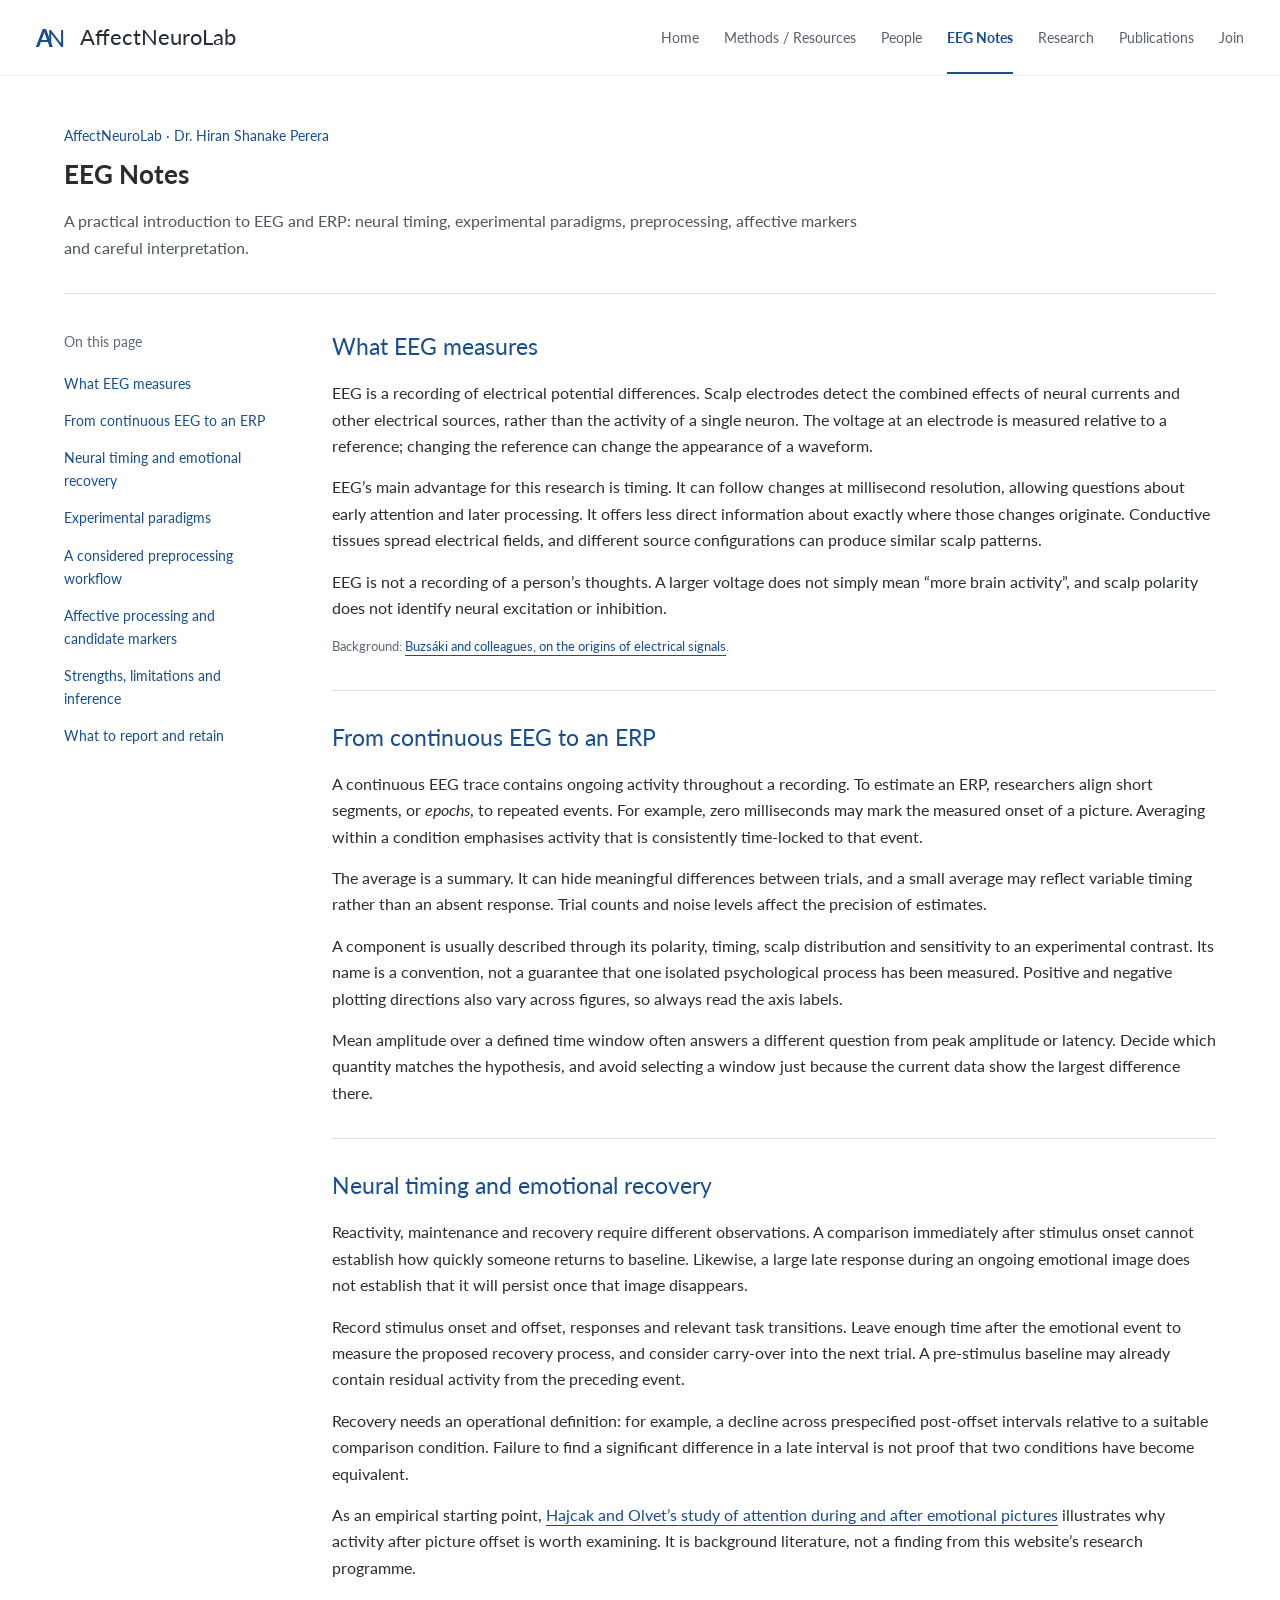
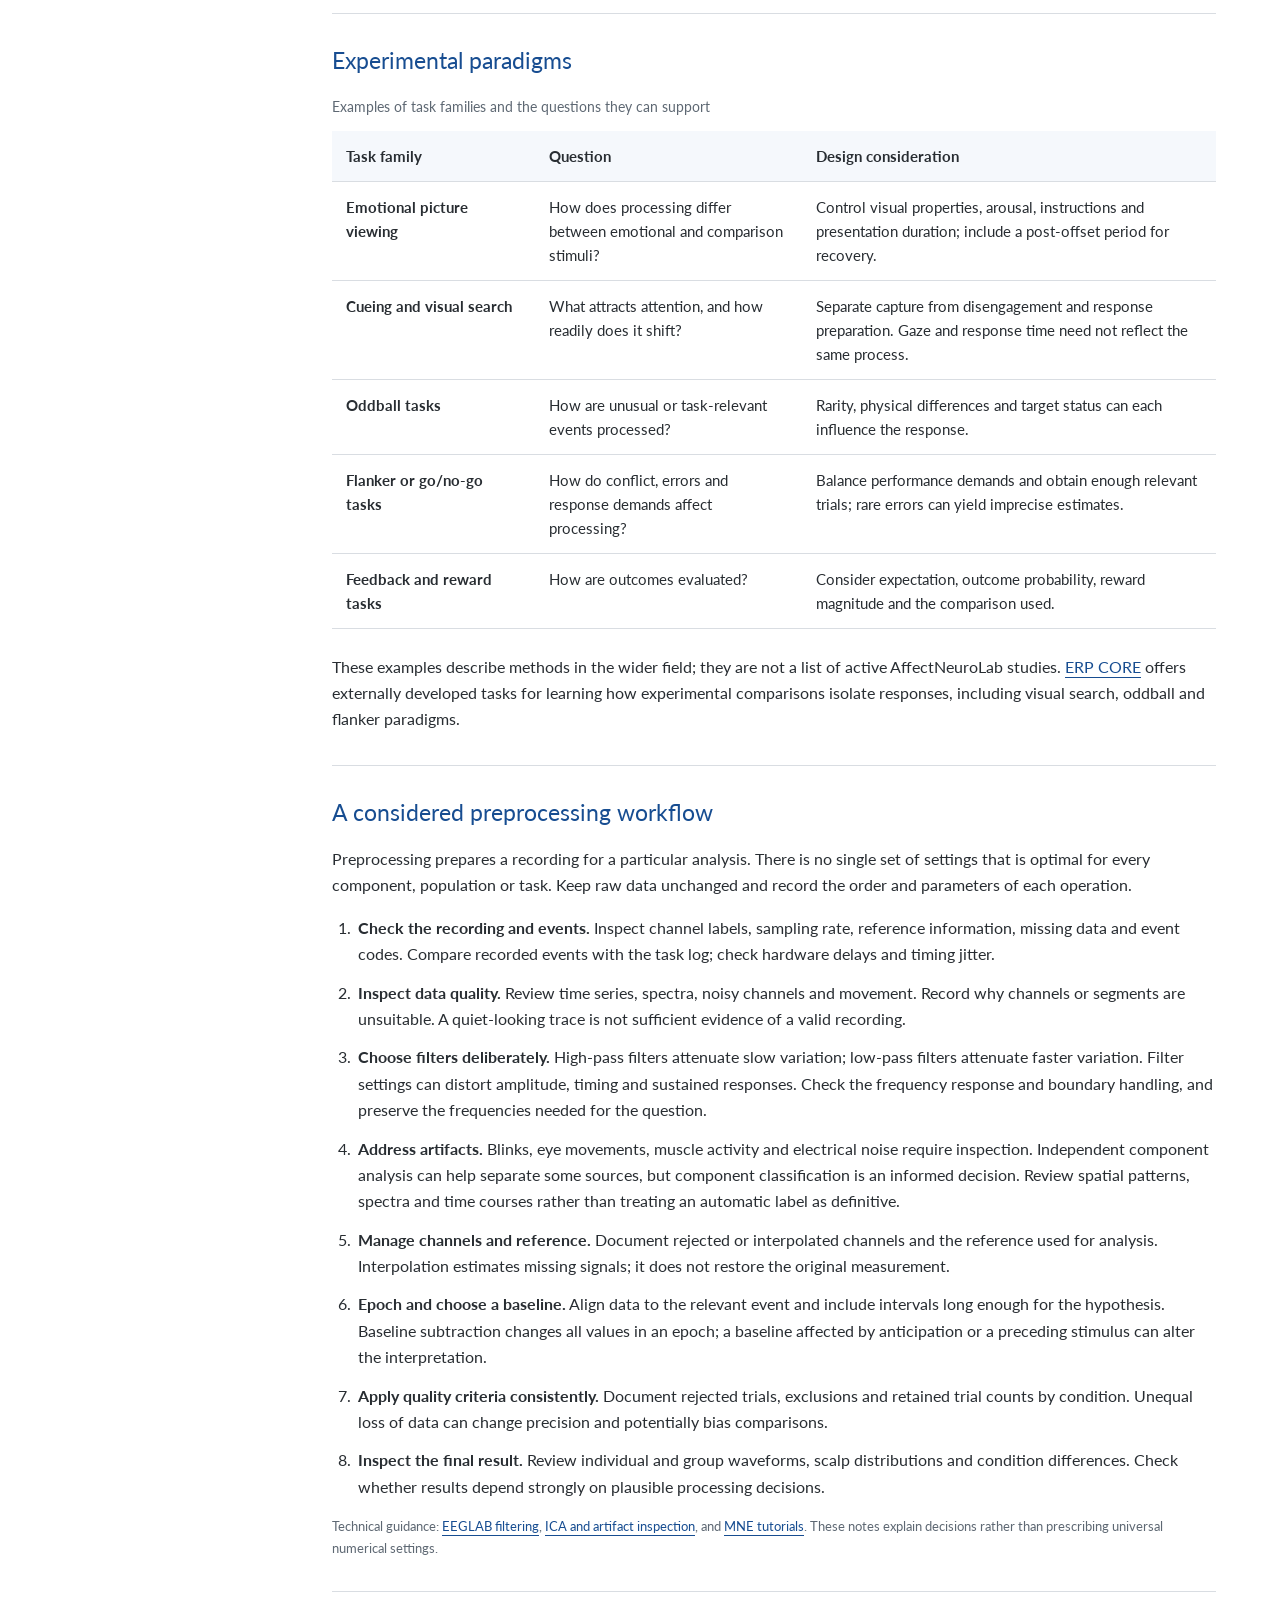
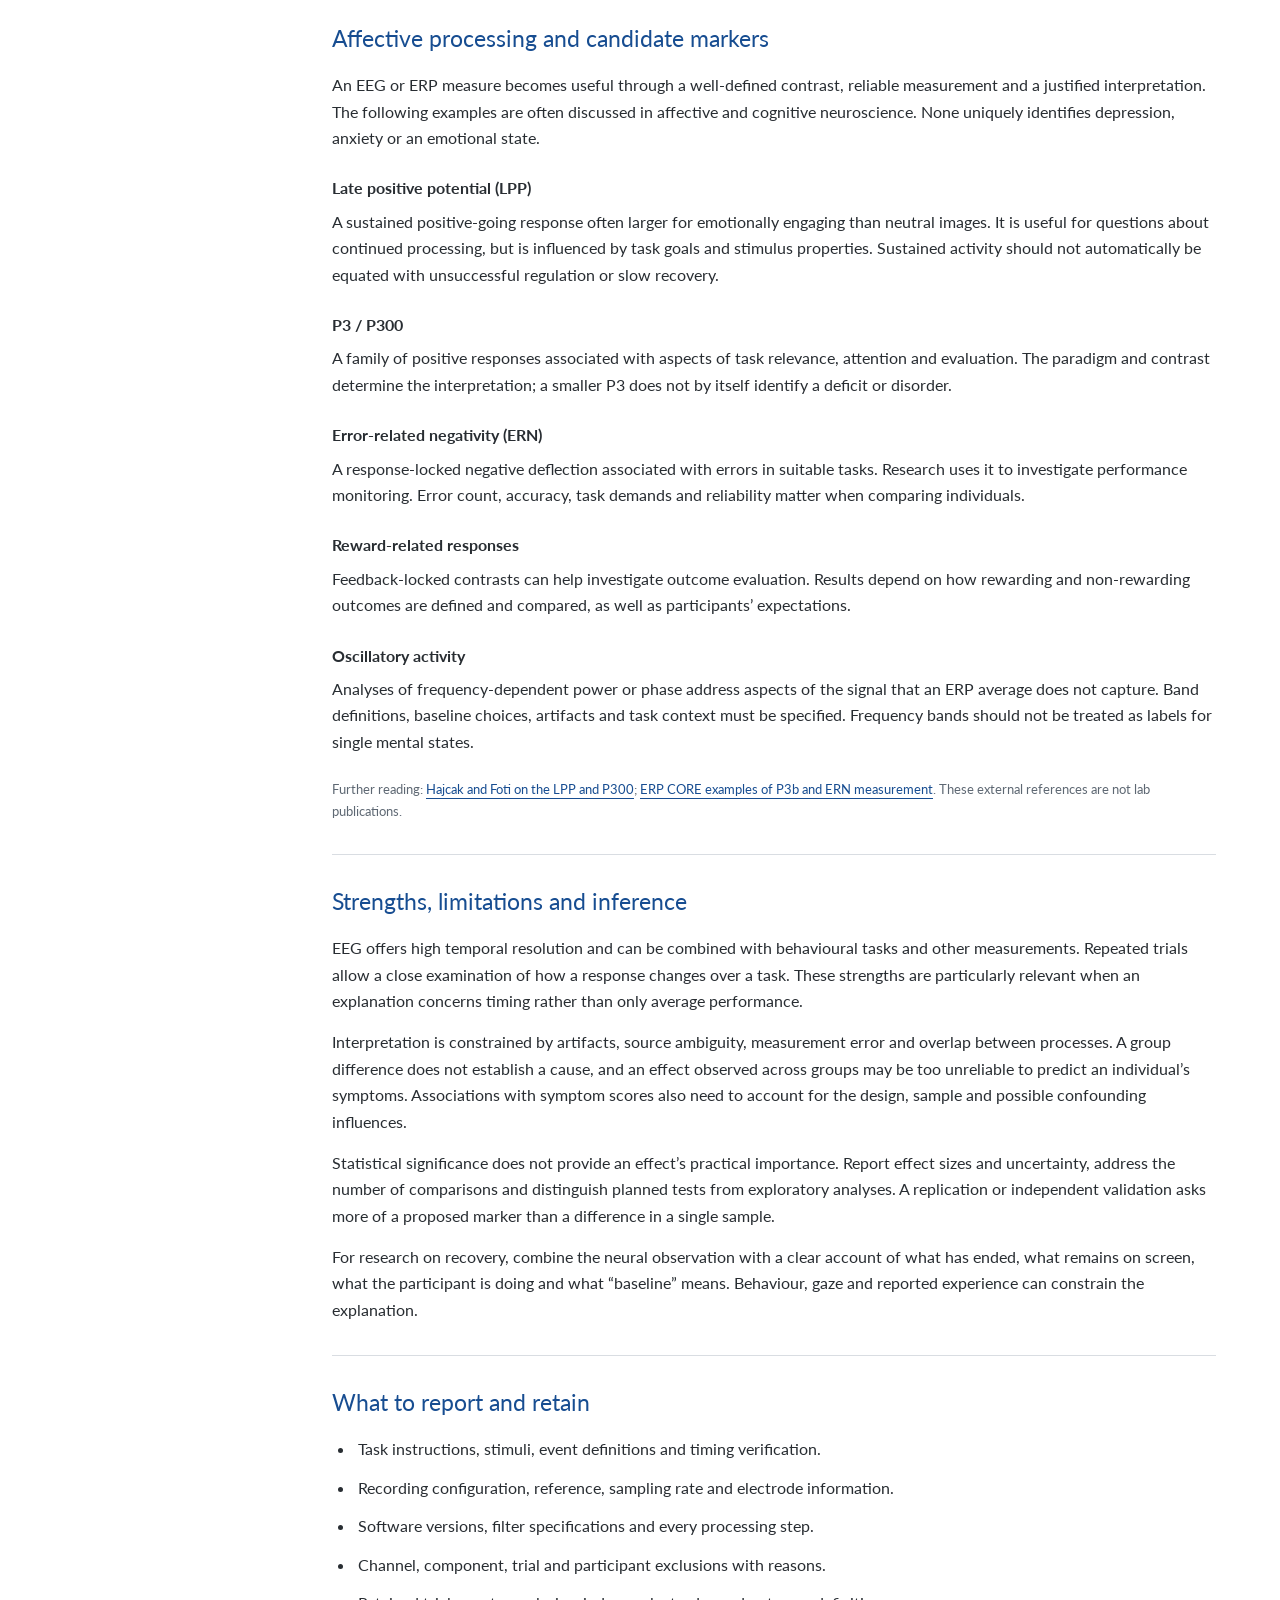
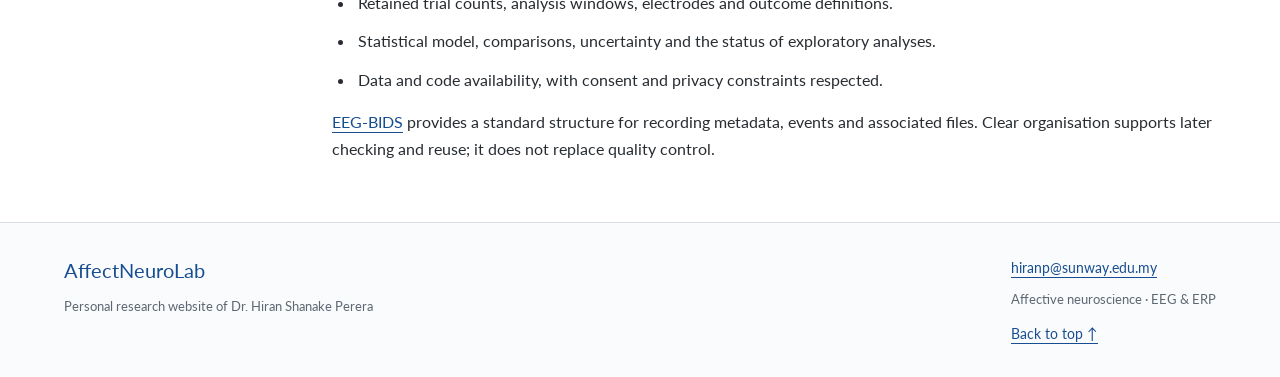
==== eeg-notes.html @ 10a60ac0 "Publish AffectNeuroLab research website" ====
<!doctype html>
<html lang="en">
<head>
  <meta charset="utf-8">
  <meta name="viewport" content="width=device-width, initial-scale=1">
  <title>EEG Notes | AffectNeuroLab | Dr. Hiran Shanake Perera</title>
  <meta name="description" content="A practical introduction to EEG and ERP: neural timing, experimental paradigms, preprocessing, affective markers and careful interpretation.">
  <meta name="author" content="Dr. Hiran Shanake Perera">
  <meta property="og:type" content="website">
  <meta property="og:title" content="EEG Notes | AffectNeuroLab">
  <meta property="og:description" content="A practical introduction to EEG and ERP: neural timing, experimental paradigms, preprocessing, affective markers and careful interpretation.">
  <link rel="canonical" href="https://neuro-affect.github.io/eeg-notes.html">
  <meta property="og:url" content="https://neuro-affect.github.io/eeg-notes.html">
  <meta name="theme-color" content="#174d91">
  <link rel="icon" type="image/svg+xml" href="data:image/svg+xml,%3Csvg xmlns='http://www.w3.org/2000/svg' viewBox='0 0 32 32'%3E%3Crect width='32' height='32' rx='5' fill='%23174d91'/%3E%3Cpath d='M3 17h6l3-8 5 16 4-12 3 4h5' fill='none' stroke='white' stroke-width='2'/%3E%3C/svg%3E">
  <link rel="stylesheet" href="styles.css">
  <script type="application/ld+json">{"@context": "https://schema.org", "@graph": [{"@type": "ResearchOrganization", "@id": "https://neuro-affect.github.io/#lab", "name": "AffectNeuroLab", "description": "Affective and cognitive neuroscience research focused on the initiation, maintenance and recovery of emotional responses.", "member": {"@id": "https://neuro-affect.github.io/#pi"}, "url": "https://neuro-affect.github.io/"}, {"@type": "Person", "@id": "https://neuro-affect.github.io/#pi", "name": "Dr. Hiran Shanake Perera", "jobTitle": "Principal Investigator, AffectNeuroLab", "affiliation": {"@id": "https://neuro-affect.github.io/#lab"}, "email": "hiranp@sunway.edu.my"}, {"@type": "WebPage", "name": "EEG Notes | AffectNeuroLab | Dr. Hiran Shanake Perera", "about": {"@id": "https://neuro-affect.github.io/#lab"}, "author": {"@id": "https://neuro-affect.github.io/#pi"}, "inLanguage": "en", "description": "A practical introduction to EEG and ERP: neural timing, experimental paradigms, preprocessing, affective markers and careful interpretation.", "url": "https://neuro-affect.github.io/eeg-notes.html"}]}</script>
</head>
<body>
  <a class="skip-link" href="#main">Skip to content</a>
  <header class="site-header">
    <a class="brand" href="./" aria-label="AffectNeuroLab home"><span class="brand-mark" aria-hidden="true">A<span>N</span></span>AffectNeuroLab</a>
    <button class="menu-toggle" type="button" aria-expanded="false" aria-controls="primary-nav">Menu <span aria-hidden="true">☰</span></button>
    <nav id="primary-nav" aria-label="Main navigation"><a href="index.html">Home</a><a href="methods.html">Methods / Resources</a><a href="people.html">People</a><a href="eeg-notes.html" aria-current="page">EEG Notes</a><a href="research.html">Research</a><a href="publications.html">Publications</a><a href="join.html">Join</a></nav>
  </header>

  <main id="main" class="container"><header class="page-intro"><p class="eyebrow">AffectNeuroLab · Dr. Hiran Shanake Perera</p><h1>EEG Notes</h1><p>A practical introduction to EEG and ERP: neural timing, experimental paradigms, preprocessing, affective markers and careful interpretation.</p></header><div class="reading-layout"><nav class="contents" aria-label="On this page"><p>On this page</p><a href="#basics">What EEG measures</a><a href="#erp">From continuous EEG to an ERP</a><a href="#timing">Neural timing and emotional recovery</a><a href="#paradigms">Experimental paradigms</a><a href="#preprocessing">A considered preprocessing workflow</a><a href="#markers">Affective processing and candidate markers</a><a href="#interpretation">Strengths, limitations and inference</a><a href="#reporting">What to report and retain</a></nav><div class="article-body"><section class="article-section" id="basics"><h2>What EEG measures</h2><p>EEG is a recording of electrical potential differences. Scalp electrodes detect the combined effects of neural currents and other electrical sources, rather than the activity of a single neuron. The voltage at an electrode is measured relative to a reference; changing the reference can change the appearance of a waveform.</p><p>EEG’s main advantage for this research is timing. It can follow changes at millisecond resolution, allowing questions about early attention and later processing. It offers less direct information about exactly where those changes originate. Conductive tissues spread electrical fields, and different source configurations can produce similar scalp patterns.</p><p>EEG is not a recording of a person’s thoughts. A larger voltage does not simply mean “more brain activity”, and scalp polarity does not identify neural excitation or inhibition.</p><p class="source-note">Background: <a href="https://www.nature.com/articles/nrn3241">Buzsáki and colleagues, on the origins of electrical signals</a>.</p></section><section class="article-section" id="erp"><h2>From continuous EEG to an ERP</h2><p>A continuous EEG trace contains ongoing activity throughout a recording. To estimate an ERP, researchers align short segments, or <em>epochs</em>, to repeated events. For example, zero milliseconds may mark the measured onset of a picture. Averaging within a condition emphasises activity that is consistently time-locked to that event.</p><p>The average is a summary. It can hide meaningful differences between trials, and a small average may reflect variable timing rather than an absent response. Trial counts and noise levels affect the precision of estimates.</p><p>A component is usually described through its polarity, timing, scalp distribution and sensitivity to an experimental contrast. Its name is a convention, not a guarantee that one isolated psychological process has been measured. Positive and negative plotting directions also vary across figures, so always read the axis labels.</p><p>Mean amplitude over a defined time window often answers a different question from peak amplitude or latency. Decide which quantity matches the hypothesis, and avoid selecting a window just because the current data show the largest difference there.</p></section><section class="article-section" id="timing"><h2>Neural timing and emotional recovery</h2><p>Reactivity, maintenance and recovery require different observations. A comparison immediately after stimulus onset cannot establish how quickly someone returns to baseline. Likewise, a large late response during an ongoing emotional image does not establish that it will persist once that image disappears.</p><p>Record stimulus onset and offset, responses and relevant task transitions. Leave enough time after the emotional event to measure the proposed recovery process, and consider carry-over into the next trial. A pre-stimulus baseline may already contain residual activity from the preceding event.</p><p>Recovery needs an operational definition: for example, a decline across prespecified post-offset intervals relative to a suitable comparison condition. Failure to find a significant difference in a late interval is not proof that two conditions have become equivalent.</p><p>As an empirical starting point, <a href="https://pubmed.ncbi.nlm.nih.gov/18410198/">Hajcak and Olvet’s study of attention during and after emotional pictures</a> illustrates why activity after picture offset is worth examining. It is background literature, not a finding from this website’s research programme.</p></section><section class="article-section" id="paradigms"><h2>Experimental paradigms</h2><div class="table-wrap"><table><caption>Examples of task families and the questions they can support</caption><thead><tr><th scope="col">Task family</th><th scope="col">Question</th><th scope="col">Design consideration</th></tr></thead><tbody><tr><th scope="row">Emotional picture viewing</th><td>How does processing differ between emotional and comparison stimuli?</td><td>Control visual properties, arousal, instructions and presentation duration; include a post-offset period for recovery.</td></tr><tr><th scope="row">Cueing and visual search</th><td>What attracts attention, and how readily does it shift?</td><td>Separate capture from disengagement and response preparation. Gaze and response time need not reflect the same process.</td></tr><tr><th scope="row">Oddball tasks</th><td>How are unusual or task-relevant events processed?</td><td>Rarity, physical differences and target status can each influence the response.</td></tr><tr><th scope="row">Flanker or go/no-go tasks</th><td>How do conflict, errors and response demands affect processing?</td><td>Balance performance demands and obtain enough relevant trials; rare errors can yield imprecise estimates.</td></tr><tr><th scope="row">Feedback and reward tasks</th><td>How are outcomes evaluated?</td><td>Consider expectation, outcome probability, reward magnitude and the comparison used.</td></tr></tbody></table></div><p>These examples describe methods in the wider field; they are not a list of active AffectNeuroLab studies. <a href="https://erpinfo.org/erp-core">ERP CORE</a> offers externally developed tasks for learning how experimental comparisons isolate responses, including visual search, oddball and flanker paradigms.</p></section><section class="article-section" id="preprocessing"><h2>A considered preprocessing workflow</h2><p>Preprocessing prepares a recording for a particular analysis. There is no single set of settings that is optimal for every component, population or task. Keep raw data unchanged and record the order and parameters of each operation.</p><ol class="steps"><li><strong>Check the recording and events.</strong> Inspect channel labels, sampling rate, reference information, missing data and event codes. Compare recorded events with the task log; check hardware delays and timing jitter.</li><li><strong>Inspect data quality.</strong> Review time series, spectra, noisy channels and movement. Record why channels or segments are unsuitable. A quiet-looking trace is not sufficient evidence of a valid recording.</li><li><strong>Choose filters deliberately.</strong> High-pass filters attenuate slow variation; low-pass filters attenuate faster variation. Filter settings can distort amplitude, timing and sustained responses. Check the frequency response and boundary handling, and preserve the frequencies needed for the question.</li><li><strong>Address artifacts.</strong> Blinks, eye movements, muscle activity and electrical noise require inspection. Independent component analysis can help separate some sources, but component classification is an informed decision. Review spatial patterns, spectra and time courses rather than treating an automatic label as definitive.</li><li><strong>Manage channels and reference.</strong> Document rejected or interpolated channels and the reference used for analysis. Interpolation estimates missing signals; it does not restore the original measurement.</li><li><strong>Epoch and choose a baseline.</strong> Align data to the relevant event and include intervals long enough for the hypothesis. Baseline subtraction changes all values in an epoch; a baseline affected by anticipation or a preceding stimulus can alter the interpretation.</li><li><strong>Apply quality criteria consistently.</strong> Document rejected trials, exclusions and retained trial counts by condition. Unequal loss of data can change precision and potentially bias comparisons.</li><li><strong>Inspect the final result.</strong> Review individual and group waveforms, scalp distributions and condition differences. Check whether results depend strongly on plausible processing decisions.</li></ol><p class="source-note">Technical guidance: <a href="https://eeglab.org/tutorials/05_Preprocess/Filtering.html">EEGLAB filtering</a>, <a href="https://eeglab.org/tutorials/06_RejectArtifacts/RunICA.html">ICA and artifact inspection</a>, and <a href="https://mne.tools/stable/auto_tutorials/index.html">MNE tutorials</a>. These notes explain decisions rather than prescribing universal numerical settings.</p></section><section class="article-section" id="markers"><h2>Affective processing and candidate markers</h2><p>An EEG or ERP measure becomes useful through a well-defined contrast, reliable measurement and a justified interpretation. The following examples are often discussed in affective and cognitive neuroscience. None uniquely identifies depression, anxiety or an emotional state.</p><dl class="definition-list"><dt>Late positive potential (LPP)</dt><dd>A sustained positive-going response often larger for emotionally engaging than neutral images. It is useful for questions about continued processing, but is influenced by task goals and stimulus properties. Sustained activity should not automatically be equated with unsuccessful regulation or slow recovery.</dd><dt>P3 / P300</dt><dd>A family of positive responses associated with aspects of task relevance, attention and evaluation. The paradigm and contrast determine the interpretation; a smaller P3 does not by itself identify a deficit or disorder.</dd><dt>Error-related negativity (ERN)</dt><dd>A response-locked negative deflection associated with errors in suitable tasks. Research uses it to investigate performance monitoring. Error count, accuracy, task demands and reliability matter when comparing individuals.</dd><dt>Reward-related responses</dt><dd>Feedback-locked contrasts can help investigate outcome evaluation. Results depend on how rewarding and non-rewarding outcomes are defined and compared, as well as participants’ expectations.</dd><dt>Oscillatory activity</dt><dd>Analyses of frequency-dependent power or phase address aspects of the signal that an ERP average does not capture. Band definitions, baseline choices, artifacts and task context must be specified. Frequency bands should not be treated as labels for single mental states.</dd></dl><p class="source-note">Further reading: <a href="https://pubmed.ncbi.nlm.nih.gov/32243623/">Hajcak and Foti on the LPP and P300</a>; <a href="https://erpinfo.org/erp-core">ERP CORE examples of P3b and ERN measurement</a>. These external references are not lab publications.</p></section><section class="article-section" id="interpretation"><h2>Strengths, limitations and inference</h2><p>EEG offers high temporal resolution and can be combined with behavioural tasks and other measurements. Repeated trials allow a close examination of how a response changes over a task. These strengths are particularly relevant when an explanation concerns timing rather than only average performance.</p><p>Interpretation is constrained by artifacts, source ambiguity, measurement error and overlap between processes. A group difference does not establish a cause, and an effect observed across groups may be too unreliable to predict an individual’s symptoms. Associations with symptom scores also need to account for the design, sample and possible confounding influences.</p><p>Statistical significance does not provide an effect’s practical importance. Report effect sizes and uncertainty, address the number of comparisons and distinguish planned tests from exploratory analyses. A replication or independent validation asks more of a proposed marker than a difference in a single sample.</p><p>For research on recovery, combine the neural observation with a clear account of what has ended, what remains on screen, what the participant is doing and what “baseline” means. Behaviour, gaze and reported experience can constrain the explanation.</p></section><section class="article-section" id="reporting"><h2>What to report and retain</h2><ul><li>Task instructions, stimuli, event definitions and timing verification.</li><li>Recording configuration, reference, sampling rate and electrode information.</li><li>Software versions, filter specifications and every processing step.</li><li>Channel, component, trial and participant exclusions with reasons.</li><li>Retained trial counts, analysis windows, electrodes and outcome definitions.</li><li>Statistical model, comparisons, uncertainty and the status of exploratory analyses.</li><li>Data and code availability, with consent and privacy constraints respected.</li></ul><p><a href="https://bids-specification.readthedocs.io/en/stable/modality-specific-files/electroencephalography.html">EEG-BIDS</a> provides a standard structure for recording metadata, events and associated files. Clear organisation supports later checking and reuse; it does not replace quality control.</p></section></div></div></main>  <footer><div class="container footer-inner"><div><strong>AffectNeuroLab</strong><p>Personal research website of Dr. Hiran Shanake Perera</p></div><div><a href="mailto:hiranp@sunway.edu.my">hiranp@sunway.edu.my</a><p>Affective neuroscience · EEG &amp; ERP</p><a href="#main">Back to top ↑</a></div></div></footer>
<script src="main.js"></script>
</body>
</html>
---- styles.css ----
@font-face{font-family:Lato;src:url("Lato-Regular.ttf") format("truetype");font-style:normal;font-weight:400;font-display:swap}
@font-face{font-family:Lato;src:url("Lato-Bold.ttf") format("truetype");font-style:normal;font-weight:700;font-display:swap}
@font-face{font-family:Lato;src:url("Lato-Italic.ttf") format("truetype");font-style:italic;font-weight:400;font-display:swap}
:root{--blue:#174d91;--ink:#282d32;--muted:#5e6873;--line:#d9dde2;--pale:#f5f8fc;--max:1152px}*{box-sizing:border-box}html{scroll-behavior:smooth;scroll-padding-top:35px}body{margin:0;background:#fff;color:var(--ink);font-family:Lato,Arial,sans-serif;font-size:16px;line-height:1.65}a{color:var(--blue);text-underline-offset:4px}a:hover{text-decoration-thickness:2px}button{font:inherit}a:focus-visible,button:focus-visible{outline:3px solid #377bc9;outline-offset:5px}img{max-width:100%;height:auto;display:block}h1,h2,h3,p,figure{margin:0}p+p{margin-top:17px}h1{font-size:26px;line-height:1.35;font-weight:700;letter-spacing:0;margin:13px 0 23px;max-width:580px}h2{font-size:24px;font-weight:400;line-height:1.4;letter-spacing:0;margin-bottom:18px}h3{font-size:20px;line-height:1.4;font-weight:700;margin:12px 0}strong{font-weight:700}.container{width:min(var(--max),calc(100% - 64px));margin:auto}.site-header{min-height:76px;padding:0 36px;display:flex;align-items:center;justify-content:space-between;gap:26px;border-bottom:1px solid #eef0f2}.brand{display:inline-flex;align-items:center;gap:16px;text-decoration:none;color:#252c34;font-size:22px;font-weight:400;white-space:nowrap}.brand-mark{font-size:24px;letter-spacing:-6px;font-weight:650;color:var(--blue);padding-right:5px}.brand-mark span{font-weight:400}.site-header nav{display:flex;align-items:center;gap:25px}.site-header nav a,.site-header nav button{border:0;background:none;padding:25px 0;color:#58616b;font-size:14px;white-space:nowrap;text-decoration:none;cursor:pointer}.site-header nav [aria-current]{color:var(--blue);font-weight:700;box-shadow:inset 0 -2px var(--blue)}.site-header nav button:hover{color:var(--blue)}.menu-toggle{display:none}.two-column{display:grid;grid-template-columns:minmax(0,1.7fr) minmax(0,1fr);gap:100px}.intro{padding:61px 0 55px}.eyebrow{font-size:14px;letter-spacing:0;text-transform:none;font-weight:400;color:var(--blue)}.intro-aside{padding-top:8px}.intro-aside h2{font-size:22px;line-height:1.45;font-weight:400;margin-bottom:18px}.intro-aside p{font-size:15px;line-height:1.7;color:#535b64}.text-link{display:inline-block;margin-top:24px;font-size:15px;font-weight:700;text-decoration:none}.text-link span{margin-left:10px}.ruled{border-top:1px solid var(--line)}.pi-section{padding:40px 0;align-items:center}.pi-photo{width:366px;margin-left:auto;margin-right:auto}.pi-photo img{width:366px}.pi-photo figcaption{font-size:13px;color:var(--muted);line-height:1.55;margin-top:11px}.pi-details h2{font-size:24px;margin-top:9px;margin-bottom:14px}.pi-details p{font-size:15px}.contact-link{display:inline-block;margin-top:15px}.profile-links{display:flex;gap:8px 17px;flex-wrap:wrap;list-style:none;margin:16px 0;padding:0;font-size:14px}.profile-note{font-size:13px!important;color:var(--muted)}.profile-note span{font-size:13px}.research-section{padding:48px 0}.research-section h2,.eeg-section h2,.affiliation-section h2{margin-top:9px}.section-lead{max-width:835px}.stages{display:grid;grid-template-columns:repeat(3,1fr);gap:36px;margin-top:32px}.stages article{border-top:1px solid var(--line);padding-top:19px}.stage-number{font-size:16px;letter-spacing:0;text-transform:none;color:var(--blue);font-weight:400}.stages p{font-size:15px;color:#4c5660}.research-note{margin-top:30px;padding:17px 20px;background:var(--pale);border-left:2px solid var(--blue);font-size:14px;color:#526170}.eeg-section{padding:42px 0}.eeg-heading{display:flex;justify-content:space-between;align-items:center;margin-bottom:10px;gap:24px}.eeg-heading img{width:112px}.method-columns{display:grid;grid-template-columns:1fr 1fr;gap:65px}.method-columns h3{margin-top:0}.method-columns p{font-size:15px}.source-note{font-size:13px;color:var(--muted);margin-top:26px}.affiliation-section{display:grid;grid-template-columns:1fr 1fr;gap:100px;padding:44px 0 53px;align-items:center}.affiliation{max-width:366px;margin:auto;text-align:center}.affiliation p{font-size:14px;line-height:1.9;margin-top:18px}.affiliation-section>div>p:not(.eyebrow){font-size:15px}footer{border-top:1px solid var(--line);padding:31px 0;background:#fafbfc}.footer-inner{display:flex;justify-content:space-between;gap:24px}.footer-inner strong{font-size:20px;color:var(--blue);font-weight:400}.footer-inner p{font-size:13px;color:var(--muted);margin:9px 0}.footer-inner a{font-size:14px}.review-note{text-align:center;padding:10px 20px;font-size:12px;color:#65707c;border-top:1px solid #e7ebf0}.skip-link{position:absolute;left:16px;top:-100px;background:#fff;padding:10px;z-index:3}.skip-link:focus{top:10px}dialog{border:1px solid var(--line);padding:35px;max-width:480px;width:calc(100% - 40px);color:var(--ink)}dialog::backdrop{background:#16233466}dialog h2{margin-top:10px}dialog p{font-size:15px}.dialog-close{position:absolute;right:10px;top:4px;background:transparent;border:0;font-size:28px;cursor:pointer}.dialog-return{margin-top:25px;background:var(--blue);color:white;border:0;padding:10px 18px;cursor:pointer}
@media(min-width:1600px){.intro{padding-top:67px;padding-bottom:62px}}@media(max-width:1150px){.site-header{padding:0 24px;flex-wrap:wrap;gap:0;justify-content:center;padding-top:15px}.site-header nav{gap:25px;width:100%;justify-content:center}.site-header nav a,.site-header nav button{padding:16px 0}.two-column{gap:55px}.affiliation-section{gap:55px}}@media(max-width:760px){.container{width:calc(100% - 40px)}.site-header{justify-content:space-between;padding:16px 20px;min-height:70px}.brand{font-size:21px}.menu-toggle{display:block;border:1px solid var(--line);background:#fff;padding:6px 10px;color:var(--blue);font-size:14px}.menu-toggle span{margin-left:9px}.site-header nav{display:none;align-items:stretch;padding-top:17px;gap:0}.site-header nav.is-open{display:flex;flex-direction:column}.site-header nav a,.site-header nav button{text-align:left;padding:11px 0;font-size:16px}.site-header nav [aria-current]{box-shadow:none}.two-column,.method-columns,.affiliation-section{grid-template-columns:1fr;gap:30px}.intro{padding:36px 0}.intro-aside{border-left:2px solid #c8d9ed;padding:0 0 0 20px}.intro-aside h2{font-size:21px}h1{font-size:25px}.eyebrow{font-size:14px;letter-spacing:0}.pi-section{padding:32px 0}.pi-photo{max-width:100%;margin:0}.pi-details h2{font-size:25px}.stages{grid-template-columns:1fr;gap:25px;margin-top:25px}.research-section{padding:34px 0}.stages p,.method-columns p,.intro-aside p{font-size:16px}.eeg-heading img{width:85px}.eeg-heading{align-items:flex-start;margin-bottom:22px}.eeg-heading h2{font-size:24px}.eeg-heading .eyebrow{max-width:210px}.eeg-section{padding:32px 0}.affiliation-section{padding:34px 0}.affiliation{order:2;margin-top:10px}.footer-inner{flex-direction:column}.review-note{font-size:12px}}@media(prefers-reduced-motion:reduce){html{scroll-behavior:auto}}

.contact-section{padding:42px 0 48px}.contact-section>div{max-width:760px}.contact-section h2{margin-top:9px}.footer-inner .footer-affiliation{font-size:12px;color:var(--muted)}

/* Shared article pages */
.page-intro{padding:48px 0 32px;border-bottom:1px solid var(--line)}.page-intro h1{margin:10px 0 16px}.page-intro>p:last-child{max-width:800px;color:#4c5660}.reading-layout{display:grid;grid-template-columns:210px minmax(0,1fr);gap:58px;padding:36px 0 60px}.contents{align-self:start;position:sticky;top:25px}.contents p{font-size:14px;color:var(--muted);margin-bottom:12px}.contents a{display:block;padding:7px 0;font-size:14px;text-decoration:none}.contents a:hover{text-decoration:underline}.article-section{padding:0 0 32px;margin-bottom:30px;border-bottom:1px solid var(--line);scroll-margin-top:30px}.article-section:last-child{border-bottom:0;margin-bottom:0;padding-bottom:0}.article-section h2{color:var(--blue);font-size:23px}.article-section h3{font-size:19px;margin-top:25px}.article-section p{margin-top:15px}.article-section ul,.article-section ol{padding-left:23px}.article-section li{padding-left:3px;margin-bottom:12px}.reference-images{display:flex;gap:40px;align-items:start;margin:0 0 28px}.reference-images figure{max-width:285px}.reference-images img{object-fit:contain;max-width:100%}figcaption{font-size:13px;line-height:1.5;color:var(--muted);margin-top:10px}.definition-list{margin:24px 0}.definition-list dt{font-weight:700;margin-top:24px}.definition-list dd{margin:7px 0 0}.table-wrap{overflow-x:auto;margin:20px 0 25px}table{border-collapse:collapse;width:100%;font-size:15px;line-height:1.6}caption{text-align:left;margin-bottom:12px;font-size:14px;color:var(--muted)}th,td{text-align:left;vertical-align:top;padding:13px 14px;border-bottom:1px solid var(--line)}thead{background:#f5f8fc}th{font-weight:700}tbody th{width:23%}details{border-top:1px solid var(--line);padding:16px 0}details:last-child{border-bottom:1px solid var(--line)}summary{cursor:pointer;font-weight:700;padding-right:15px}summary:focus-visible{outline:3px solid #377bc9;outline-offset:4px}details p{margin-bottom:8px}.people-photos{display:flex;align-items:start;gap:28px;margin-bottom:27px}.people-photos img:first-child{width:168px}.people-photos img:last-child{width:300px}.team-categories{display:grid;grid-template-columns:repeat(3,1fr);gap:20px}.team-categories h3{font-size:17px}.team-categories p{font-size:14px;color:var(--muted)}
@media(max-width:960px){.reading-layout{grid-template-columns:170px minmax(0,1fr);gap:30px}.people-photos{gap:15px}.people-photos img:first-child{width:30%}.people-photos img:last-child{width:60%}.reference-images{gap:20px}}
@media(max-width:760px){.page-intro{padding:32px 0 25px}.reading-layout{display:block;padding-top:22px}.contents{position:static;margin-bottom:32px;padding-bottom:20px;border-bottom:1px solid var(--line)}.contents a{display:inline-block;margin-right:18px;font-size:15px}.article-section{padding-bottom:25px;margin-bottom:25px}.reference-images{flex-wrap:wrap;gap:24px}.team-categories{grid-template-columns:1fr;gap:0}th,td{padding:10px;min-width:130px}.people-photos img:last-child{width:62%}}
@media print{.site-header,.contents,.menu-toggle{display:none}.reading-layout{display:block}.container{width:100%}a{color:inherit}details{break-inside:avoid}.article-section{break-inside:auto}}

.join-imagery{margin:0 0 28px}.join-imagery img{width:100%;max-width:870px}

.project-status{display:inline-block;font-size:14px;color:var(--blue);border-bottom:1px solid #b9cce3;padding-bottom:4px;margin:0 0 14px!important}.bci-introduction{display:grid;grid-template-columns:minmax(0,1fr) 168px;gap:30px;align-items:start}.bci-introduction figure{margin-top:17px}.bci-introduction figcaption{font-size:12px}.project-sketch{margin:28px 0}.project-sketch img{width:100%;height:auto}.project-sketch figcaption{max-width:720px}@media(max-width:600px){.bci-introduction{grid-template-columns:1fr}.bci-introduction figure{margin-top:0}.project-sketch{margin:24px 0}}
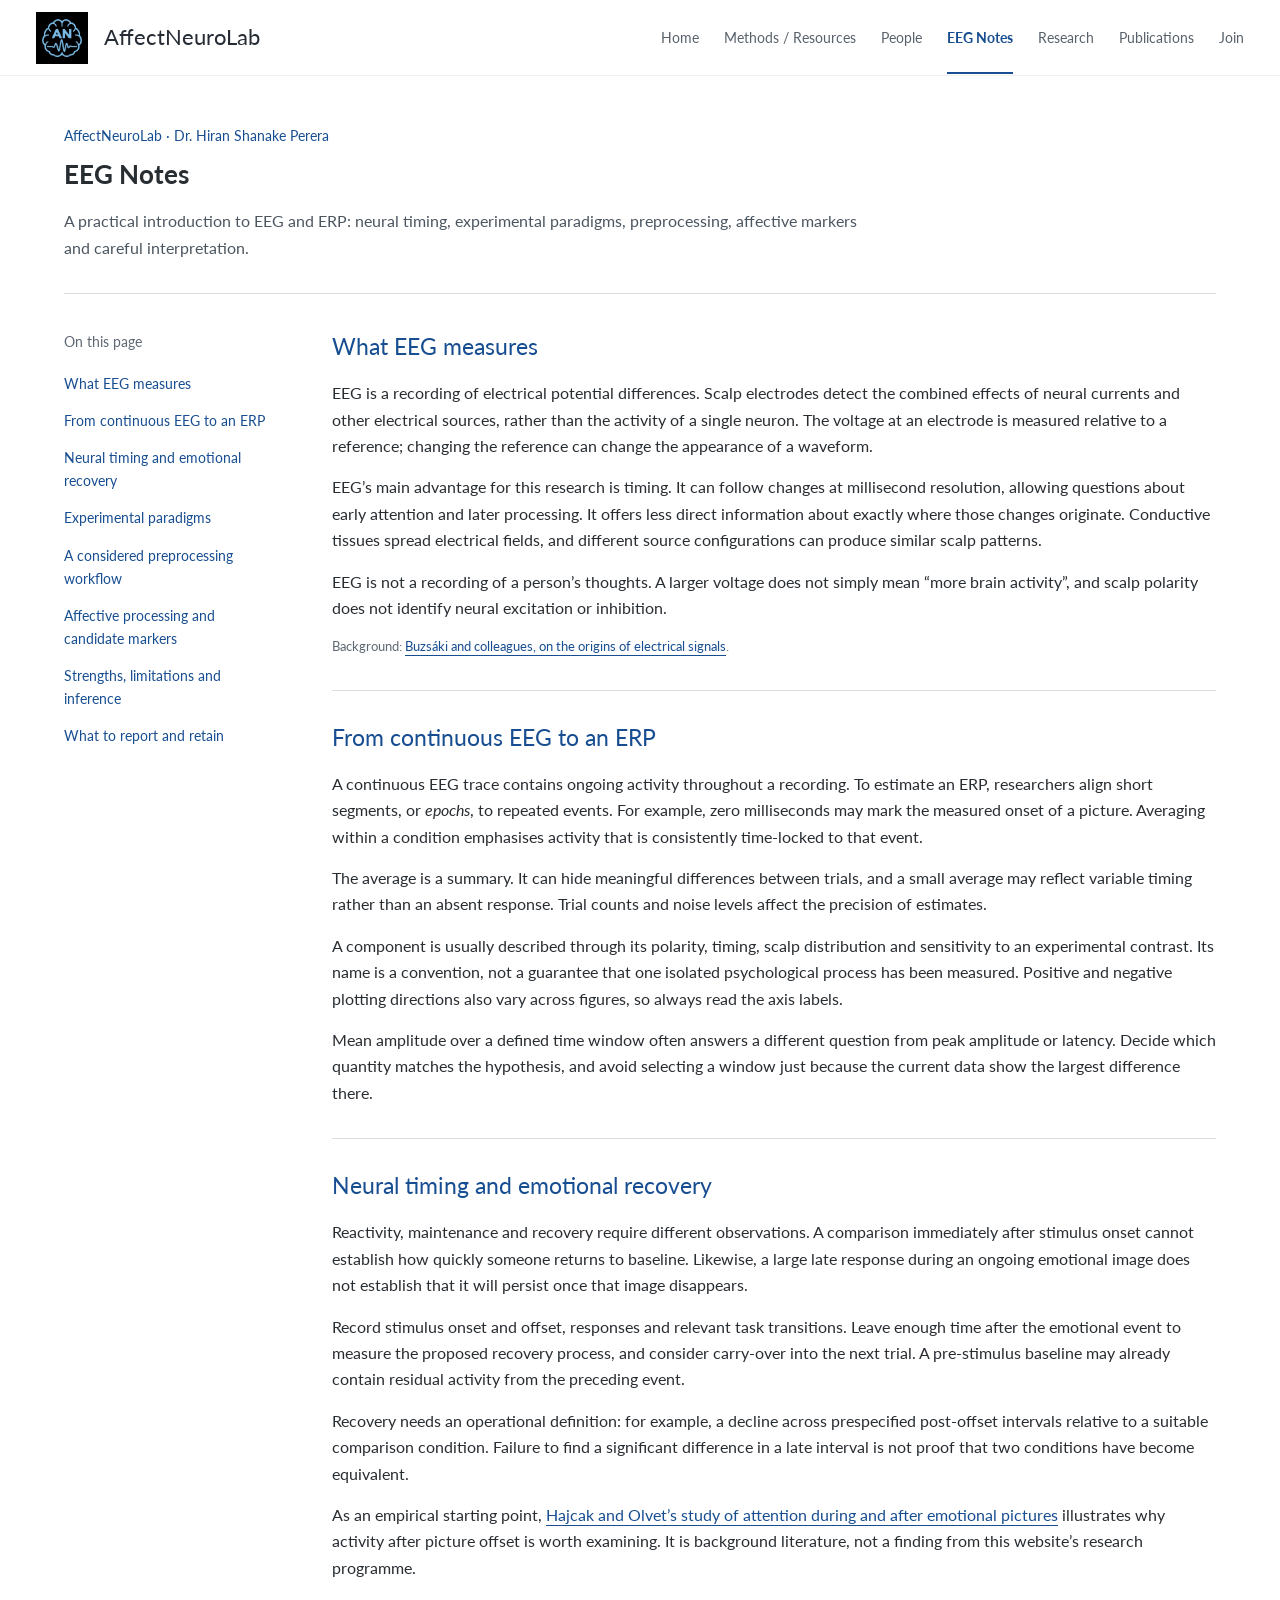
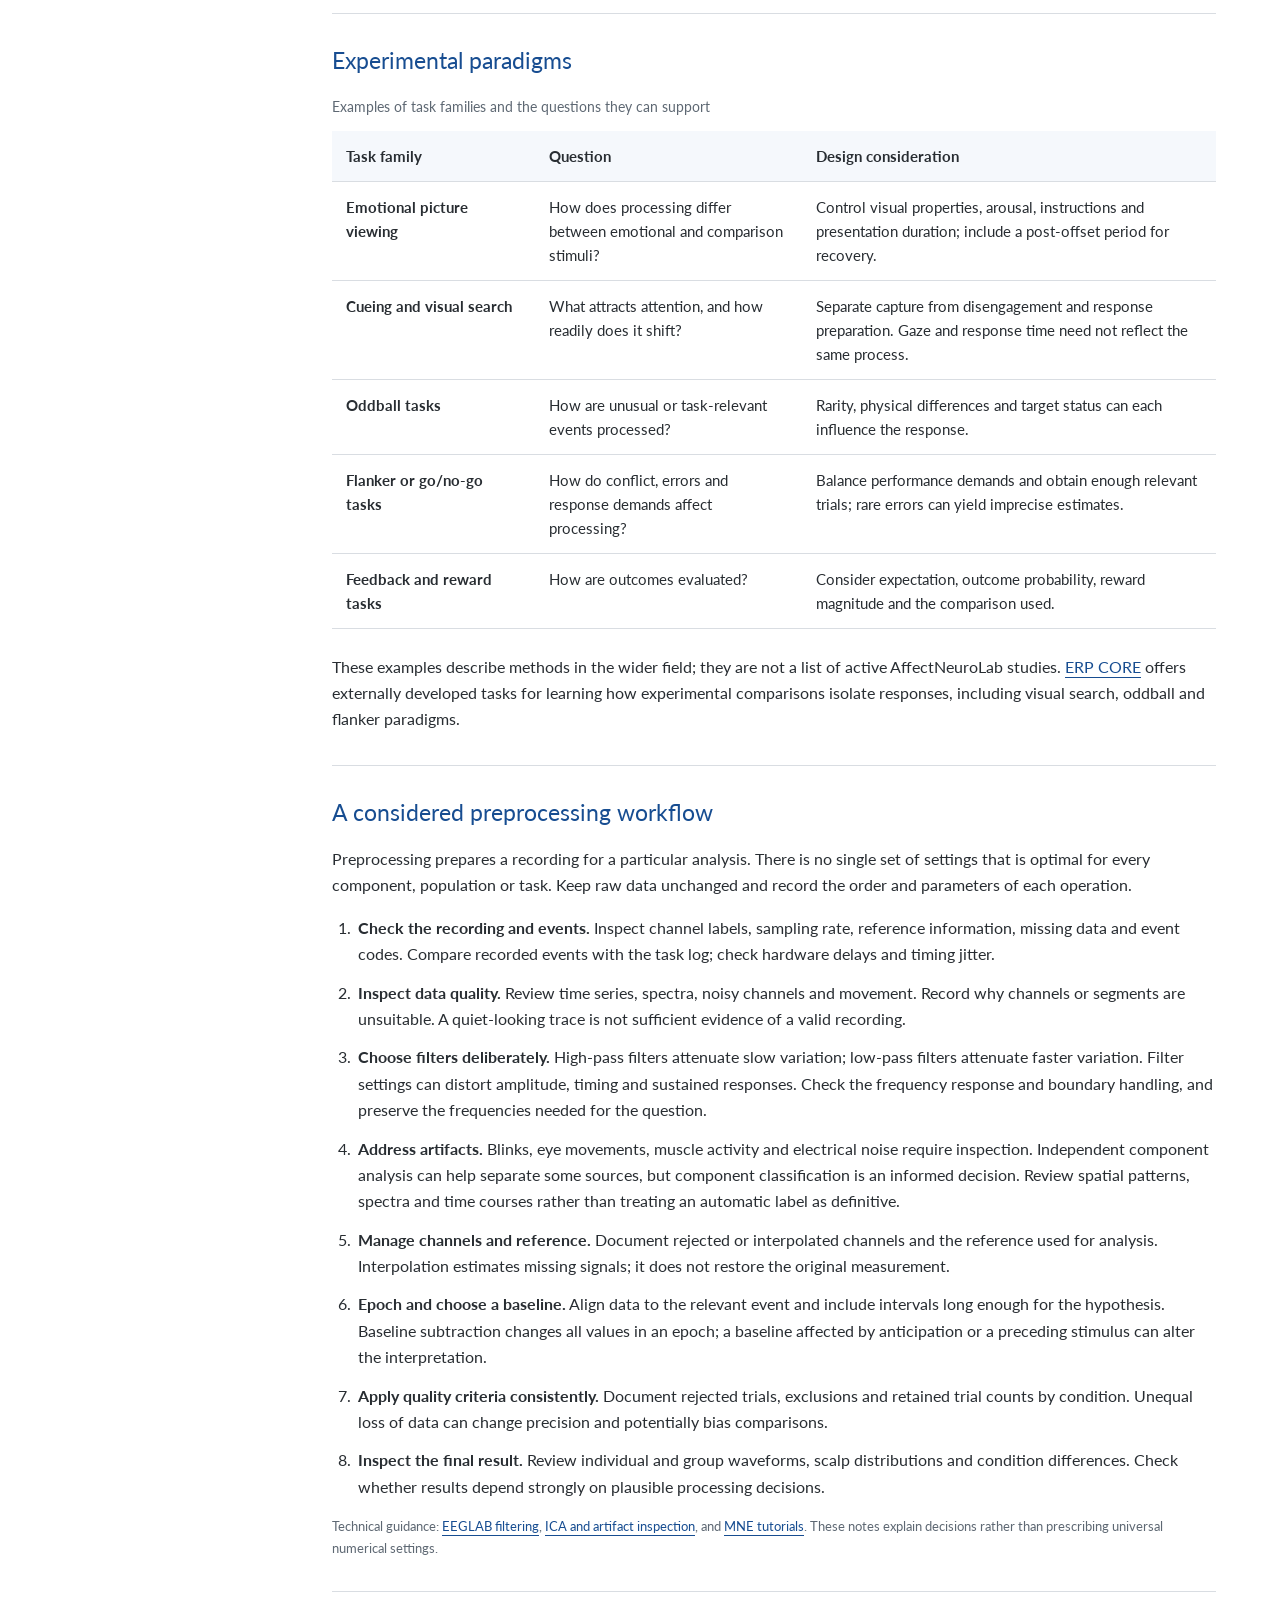
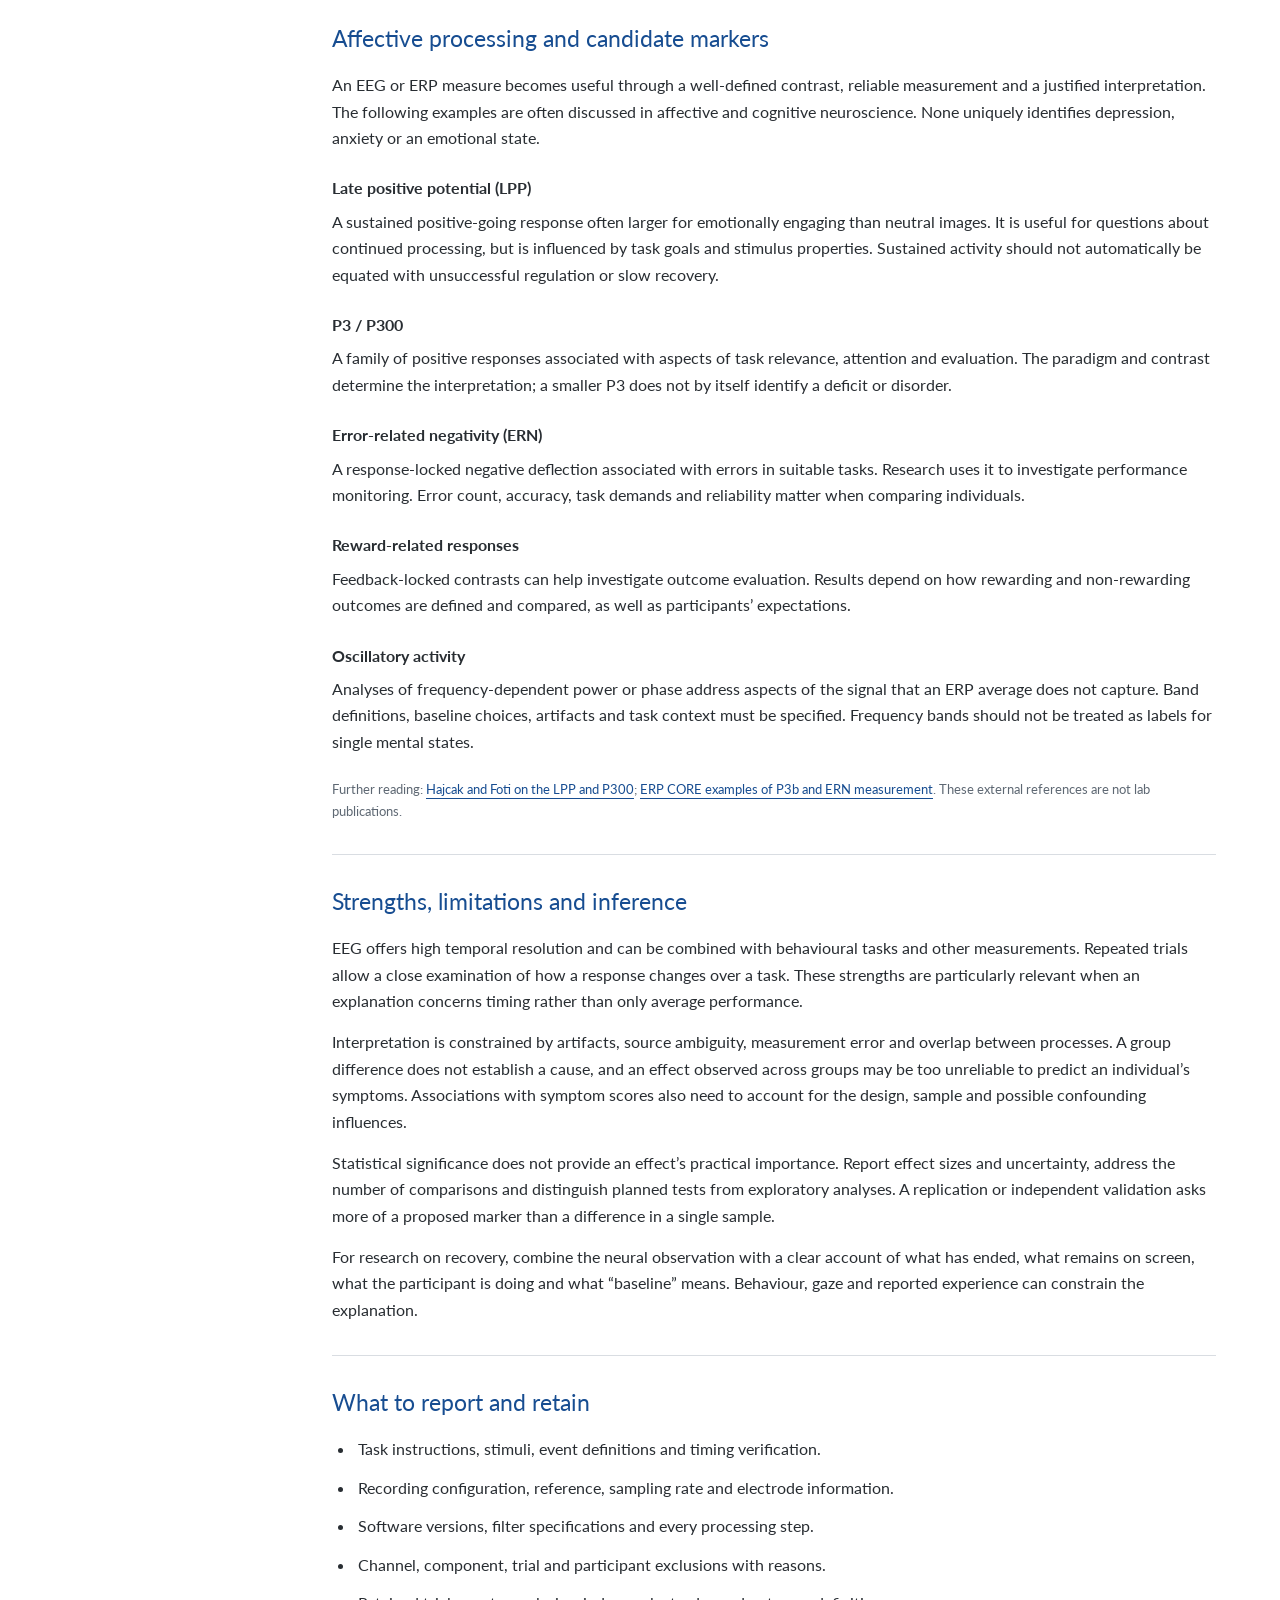
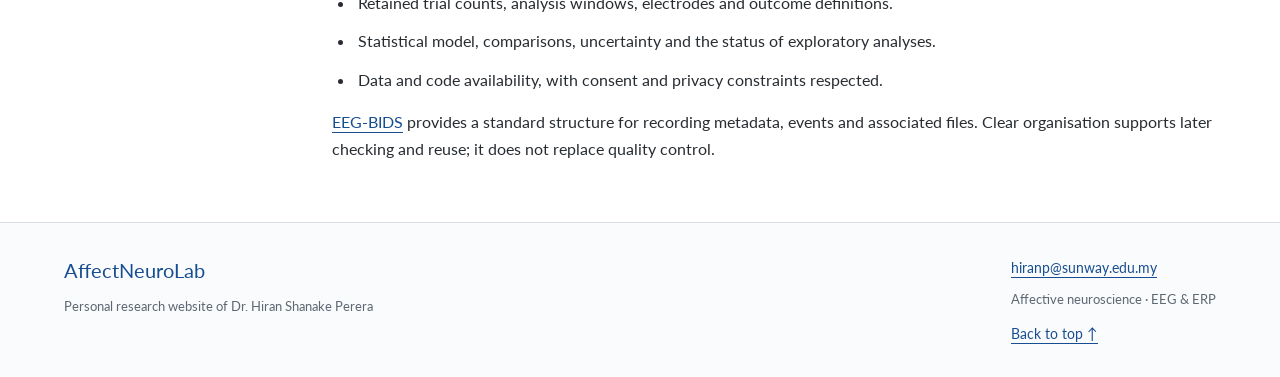
==== commit 13bf9d96: "Use AN brain and EEG logo on black across website" ====
--- a/eeg-notes.html
+++ b/eeg-notes.html
@@ -1,6 +1,5 @@
 <!doctype html>
-<html lang="en">
-<head>
+<html lang="en"><head>
   <meta charset="utf-8">
   <meta name="viewport" content="width=device-width, initial-scale=1">
   <title>EEG Notes | AffectNeuroLab | Dr. Hiran Shanake Perera</title>
@@ -12,19 +11,21 @@
   <link rel="canonical" href="https://neuro-affect.github.io/eeg-notes.html">
   <meta property="og:url" content="https://neuro-affect.github.io/eeg-notes.html">
   <meta name="theme-color" content="#174d91">
-  <link rel="icon" type="image/svg+xml" href="data:image/svg+xml,%3Csvg xmlns='http://www.w3.org/2000/svg' viewBox='0 0 32 32'%3E%3Crect width='32' height='32' rx='5' fill='%23174d91'/%3E%3Cpath d='M3 17h6l3-8 5 16 4-12 3 4h5' fill='none' stroke='white' stroke-width='2'/%3E%3C/svg%3E">
+  
   <link rel="stylesheet" href="styles.css">
   <script type="application/ld+json">{"@context": "https://schema.org", "@graph": [{"@type": "ResearchOrganization", "@id": "https://neuro-affect.github.io/#lab", "name": "AffectNeuroLab", "description": "Affective and cognitive neuroscience research focused on the initiation, maintenance and recovery of emotional responses.", "member": {"@id": "https://neuro-affect.github.io/#pi"}, "url": "https://neuro-affect.github.io/"}, {"@type": "Person", "@id": "https://neuro-affect.github.io/#pi", "name": "Dr. Hiran Shanake Perera", "jobTitle": "Principal Investigator, AffectNeuroLab", "affiliation": {"@id": "https://neuro-affect.github.io/#lab"}, "email": "hiranp@sunway.edu.my"}, {"@type": "WebPage", "name": "EEG Notes | AffectNeuroLab | Dr. Hiran Shanake Perera", "about": {"@id": "https://neuro-affect.github.io/#lab"}, "author": {"@id": "https://neuro-affect.github.io/#pi"}, "inLanguage": "en", "description": "A practical introduction to EEG and ERP: neural timing, experimental paradigms, preprocessing, affective markers and careful interpretation.", "url": "https://neuro-affect.github.io/eeg-notes.html"}]}</script>
+<link rel="icon" type="image/png" href="an-logo-black.png">
 </head>
 <body>
   <a class="skip-link" href="#main">Skip to content</a>
   <header class="site-header">
-    <a class="brand" href="./" aria-label="AffectNeuroLab home"><span class="brand-mark" aria-hidden="true">A<span>N</span></span>AffectNeuroLab</a>
+    <a class="brand" href="./" aria-label="AffectNeuroLab home"><img src="an-logo-black.png" width="52" height="52" alt="" style="width:52px;height:52px;object-fit:contain;flex-shrink:0">AffectNeuroLab</a>
     <button class="menu-toggle" type="button" aria-expanded="false" aria-controls="primary-nav">Menu <span aria-hidden="true">☰</span></button>
     <nav id="primary-nav" aria-label="Main navigation"><a href="index.html">Home</a><a href="methods.html">Methods / Resources</a><a href="people.html">People</a><a href="eeg-notes.html" aria-current="page">EEG Notes</a><a href="research.html">Research</a><a href="publications.html">Publications</a><a href="join.html">Join</a></nav>
   </header>
 
   <main id="main" class="container"><header class="page-intro"><p class="eyebrow">AffectNeuroLab · Dr. Hiran Shanake Perera</p><h1>EEG Notes</h1><p>A practical introduction to EEG and ERP: neural timing, experimental paradigms, preprocessing, affective markers and careful interpretation.</p></header><div class="reading-layout"><nav class="contents" aria-label="On this page"><p>On this page</p><a href="#basics">What EEG measures</a><a href="#erp">From continuous EEG to an ERP</a><a href="#timing">Neural timing and emotional recovery</a><a href="#paradigms">Experimental paradigms</a><a href="#preprocessing">A considered preprocessing workflow</a><a href="#markers">Affective processing and candidate markers</a><a href="#interpretation">Strengths, limitations and inference</a><a href="#reporting">What to report and retain</a></nav><div class="article-body"><section class="article-section" id="basics"><h2>What EEG measures</h2><p>EEG is a recording of electrical potential differences. Scalp electrodes detect the combined effects of neural currents and other electrical sources, rather than the activity of a single neuron. The voltage at an electrode is measured relative to a reference; changing the reference can change the appearance of a waveform.</p><p>EEG’s main advantage for this research is timing. It can follow changes at millisecond resolution, allowing questions about early attention and later processing. It offers less direct information about exactly where those changes originate. Conductive tissues spread electrical fields, and different source configurations can produce similar scalp patterns.</p><p>EEG is not a recording of a person’s thoughts. A larger voltage does not simply mean “more brain activity”, and scalp polarity does not identify neural excitation or inhibition.</p><p class="source-note">Background: <a href="https://www.nature.com/articles/nrn3241">Buzsáki and colleagues, on the origins of electrical signals</a>.</p></section><section class="article-section" id="erp"><h2>From continuous EEG to an ERP</h2><p>A continuous EEG trace contains ongoing activity throughout a recording. To estimate an ERP, researchers align short segments, or <em>epochs</em>, to repeated events. For example, zero milliseconds may mark the measured onset of a picture. Averaging within a condition emphasises activity that is consistently time-locked to that event.</p><p>The average is a summary. It can hide meaningful differences between trials, and a small average may reflect variable timing rather than an absent response. Trial counts and noise levels affect the precision of estimates.</p><p>A component is usually described through its polarity, timing, scalp distribution and sensitivity to an experimental contrast. Its name is a convention, not a guarantee that one isolated psychological process has been measured. Positive and negative plotting directions also vary across figures, so always read the axis labels.</p><p>Mean amplitude over a defined time window often answers a different question from peak amplitude or latency. Decide which quantity matches the hypothesis, and avoid selecting a window just because the current data show the largest difference there.</p></section><section class="article-section" id="timing"><h2>Neural timing and emotional recovery</h2><p>Reactivity, maintenance and recovery require different observations. A comparison immediately after stimulus onset cannot establish how quickly someone returns to baseline. Likewise, a large late response during an ongoing emotional image does not establish that it will persist once that image disappears.</p><p>Record stimulus onset and offset, responses and relevant task transitions. Leave enough time after the emotional event to measure the proposed recovery process, and consider carry-over into the next trial. A pre-stimulus baseline may already contain residual activity from the preceding event.</p><p>Recovery needs an operational definition: for example, a decline across prespecified post-offset intervals relative to a suitable comparison condition. Failure to find a significant difference in a late interval is not proof that two conditions have become equivalent.</p><p>As an empirical starting point, <a href="https://pubmed.ncbi.nlm.nih.gov/18410198/">Hajcak and Olvet’s study of attention during and after emotional pictures</a> illustrates why activity after picture offset is worth examining. It is background literature, not a finding from this website’s research programme.</p></section><section class="article-section" id="paradigms"><h2>Experimental paradigms</h2><div class="table-wrap"><table><caption>Examples of task families and the questions they can support</caption><thead><tr><th scope="col">Task family</th><th scope="col">Question</th><th scope="col">Design consideration</th></tr></thead><tbody><tr><th scope="row">Emotional picture viewing</th><td>How does processing differ between emotional and comparison stimuli?</td><td>Control visual properties, arousal, instructions and presentation duration; include a post-offset period for recovery.</td></tr><tr><th scope="row">Cueing and visual search</th><td>What attracts attention, and how readily does it shift?</td><td>Separate capture from disengagement and response preparation. Gaze and response time need not reflect the same process.</td></tr><tr><th scope="row">Oddball tasks</th><td>How are unusual or task-relevant events processed?</td><td>Rarity, physical differences and target status can each influence the response.</td></tr><tr><th scope="row">Flanker or go/no-go tasks</th><td>How do conflict, errors and response demands affect processing?</td><td>Balance performance demands and obtain enough relevant trials; rare errors can yield imprecise estimates.</td></tr><tr><th scope="row">Feedback and reward tasks</th><td>How are outcomes evaluated?</td><td>Consider expectation, outcome probability, reward magnitude and the comparison used.</td></tr></tbody></table></div><p>These examples describe methods in the wider field; they are not a list of active AffectNeuroLab studies. <a href="https://erpinfo.org/erp-core">ERP CORE</a> offers externally developed tasks for learning how experimental comparisons isolate responses, including visual search, oddball and flanker paradigms.</p></section><section class="article-section" id="preprocessing"><h2>A considered preprocessing workflow</h2><p>Preprocessing prepares a recording for a particular analysis. There is no single set of settings that is optimal for every component, population or task. Keep raw data unchanged and record the order and parameters of each operation.</p><ol class="steps"><li><strong>Check the recording and events.</strong> Inspect channel labels, sampling rate, reference information, missing data and event codes. Compare recorded events with the task log; check hardware delays and timing jitter.</li><li><strong>Inspect data quality.</strong> Review time series, spectra, noisy channels and movement. Record why channels or segments are unsuitable. A quiet-looking trace is not sufficient evidence of a valid recording.</li><li><strong>Choose filters deliberately.</strong> High-pass filters attenuate slow variation; low-pass filters attenuate faster variation. Filter settings can distort amplitude, timing and sustained responses. Check the frequency response and boundary handling, and preserve the frequencies needed for the question.</li><li><strong>Address artifacts.</strong> Blinks, eye movements, muscle activity and electrical noise require inspection. Independent component analysis can help separate some sources, but component classification is an informed decision. Review spatial patterns, spectra and time courses rather than treating an automatic label as definitive.</li><li><strong>Manage channels and reference.</strong> Document rejected or interpolated channels and the reference used for analysis. Interpolation estimates missing signals; it does not restore the original measurement.</li><li><strong>Epoch and choose a baseline.</strong> Align data to the relevant event and include intervals long enough for the hypothesis. Baseline subtraction changes all values in an epoch; a baseline affected by anticipation or a preceding stimulus can alter the interpretation.</li><li><strong>Apply quality criteria consistently.</strong> Document rejected trials, exclusions and retained trial counts by condition. Unequal loss of data can change precision and potentially bias comparisons.</li><li><strong>Inspect the final result.</strong> Review individual and group waveforms, scalp distributions and condition differences. Check whether results depend strongly on plausible processing decisions.</li></ol><p class="source-note">Technical guidance: <a href="https://eeglab.org/tutorials/05_Preprocess/Filtering.html">EEGLAB filtering</a>, <a href="https://eeglab.org/tutorials/06_RejectArtifacts/RunICA.html">ICA and artifact inspection</a>, and <a href="https://mne.tools/stable/auto_tutorials/index.html">MNE tutorials</a>. These notes explain decisions rather than prescribing universal numerical settings.</p></section><section class="article-section" id="markers"><h2>Affective processing and candidate markers</h2><p>An EEG or ERP measure becomes useful through a well-defined contrast, reliable measurement and a justified interpretation. The following examples are often discussed in affective and cognitive neuroscience. None uniquely identifies depression, anxiety or an emotional state.</p><dl class="definition-list"><dt>Late positive potential (LPP)</dt><dd>A sustained positive-going response often larger for emotionally engaging than neutral images. It is useful for questions about continued processing, but is influenced by task goals and stimulus properties. Sustained activity should not automatically be equated with unsuccessful regulation or slow recovery.</dd><dt>P3 / P300</dt><dd>A family of positive responses associated with aspects of task relevance, attention and evaluation. The paradigm and contrast determine the interpretation; a smaller P3 does not by itself identify a deficit or disorder.</dd><dt>Error-related negativity (ERN)</dt><dd>A response-locked negative deflection associated with errors in suitable tasks. Research uses it to investigate performance monitoring. Error count, accuracy, task demands and reliability matter when comparing individuals.</dd><dt>Reward-related responses</dt><dd>Feedback-locked contrasts can help investigate outcome evaluation. Results depend on how rewarding and non-rewarding outcomes are defined and compared, as well as participants’ expectations.</dd><dt>Oscillatory activity</dt><dd>Analyses of frequency-dependent power or phase address aspects of the signal that an ERP average does not capture. Band definitions, baseline choices, artifacts and task context must be specified. Frequency bands should not be treated as labels for single mental states.</dd></dl><p class="source-note">Further reading: <a href="https://pubmed.ncbi.nlm.nih.gov/32243623/">Hajcak and Foti on the LPP and P300</a>; <a href="https://erpinfo.org/erp-core">ERP CORE examples of P3b and ERN measurement</a>. These external references are not lab publications.</p></section><section class="article-section" id="interpretation"><h2>Strengths, limitations and inference</h2><p>EEG offers high temporal resolution and can be combined with behavioural tasks and other measurements. Repeated trials allow a close examination of how a response changes over a task. These strengths are particularly relevant when an explanation concerns timing rather than only average performance.</p><p>Interpretation is constrained by artifacts, source ambiguity, measurement error and overlap between processes. A group difference does not establish a cause, and an effect observed across groups may be too unreliable to predict an individual’s symptoms. Associations with symptom scores also need to account for the design, sample and possible confounding influences.</p><p>Statistical significance does not provide an effect’s practical importance. Report effect sizes and uncertainty, address the number of comparisons and distinguish planned tests from exploratory analyses. A replication or independent validation asks more of a proposed marker than a difference in a single sample.</p><p>For research on recovery, combine the neural observation with a clear account of what has ended, what remains on screen, what the participant is doing and what “baseline” means. Behaviour, gaze and reported experience can constrain the explanation.</p></section><section class="article-section" id="reporting"><h2>What to report and retain</h2><ul><li>Task instructions, stimuli, event definitions and timing verification.</li><li>Recording configuration, reference, sampling rate and electrode information.</li><li>Software versions, filter specifications and every processing step.</li><li>Channel, component, trial and participant exclusions with reasons.</li><li>Retained trial counts, analysis windows, electrodes and outcome definitions.</li><li>Statistical model, comparisons, uncertainty and the status of exploratory analyses.</li><li>Data and code availability, with consent and privacy constraints respected.</li></ul><p><a href="https://bids-specification.readthedocs.io/en/stable/modality-specific-files/electroencephalography.html">EEG-BIDS</a> provides a standard structure for recording metadata, events and associated files. Clear organisation supports later checking and reuse; it does not replace quality control.</p></section></div></div></main>  <footer><div class="container footer-inner"><div><strong>AffectNeuroLab</strong><p>Personal research website of Dr. Hiran Shanake Perera</p></div><div><a href="mailto:hiranp@sunway.edu.my">hiranp@sunway.edu.my</a><p>Affective neuroscience · EEG &amp; ERP</p><a href="#main">Back to top ↑</a></div></div></footer>
 <script src="main.js"></script>
-</body>
-</html>
+
+
+</body><div id="codex-browser-sidebar-comments-root" style="position: fixed; inset: 0px; pointer-events: none; z-index: 2147483647;"></div></html>
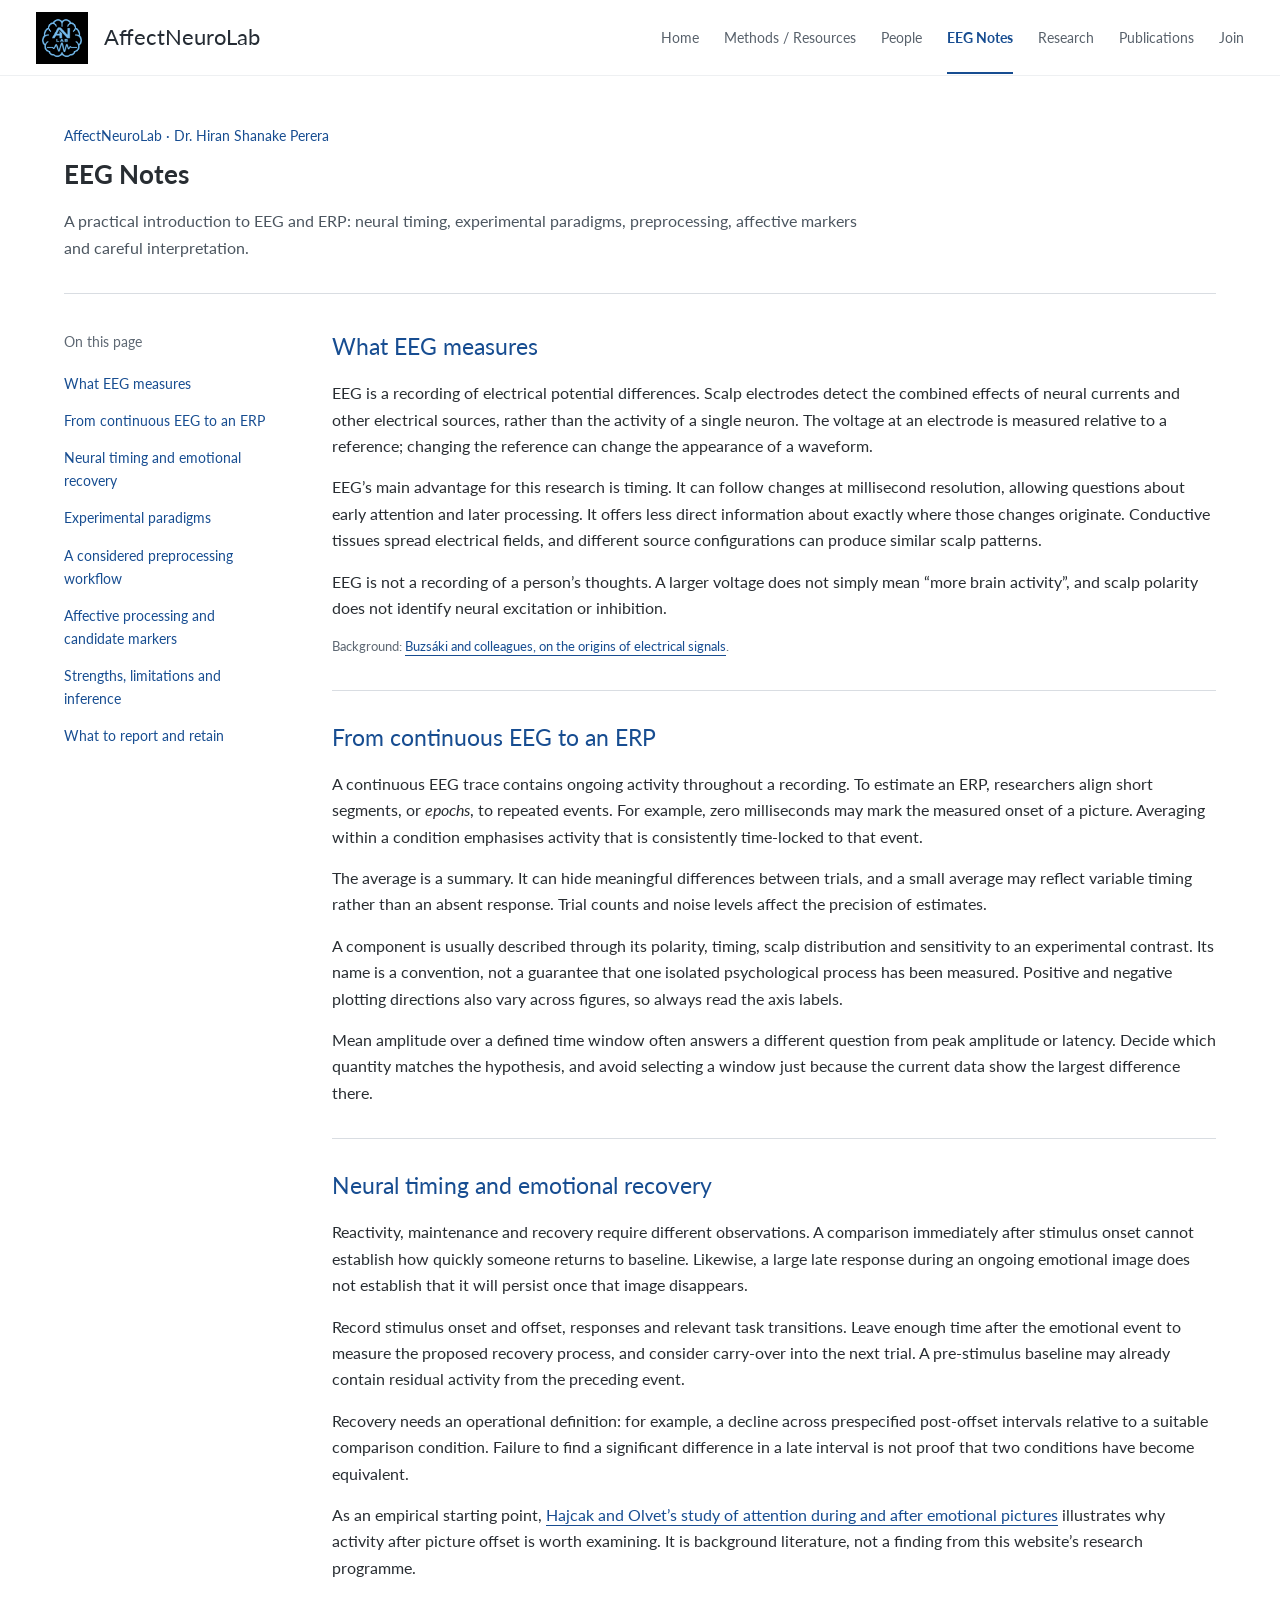
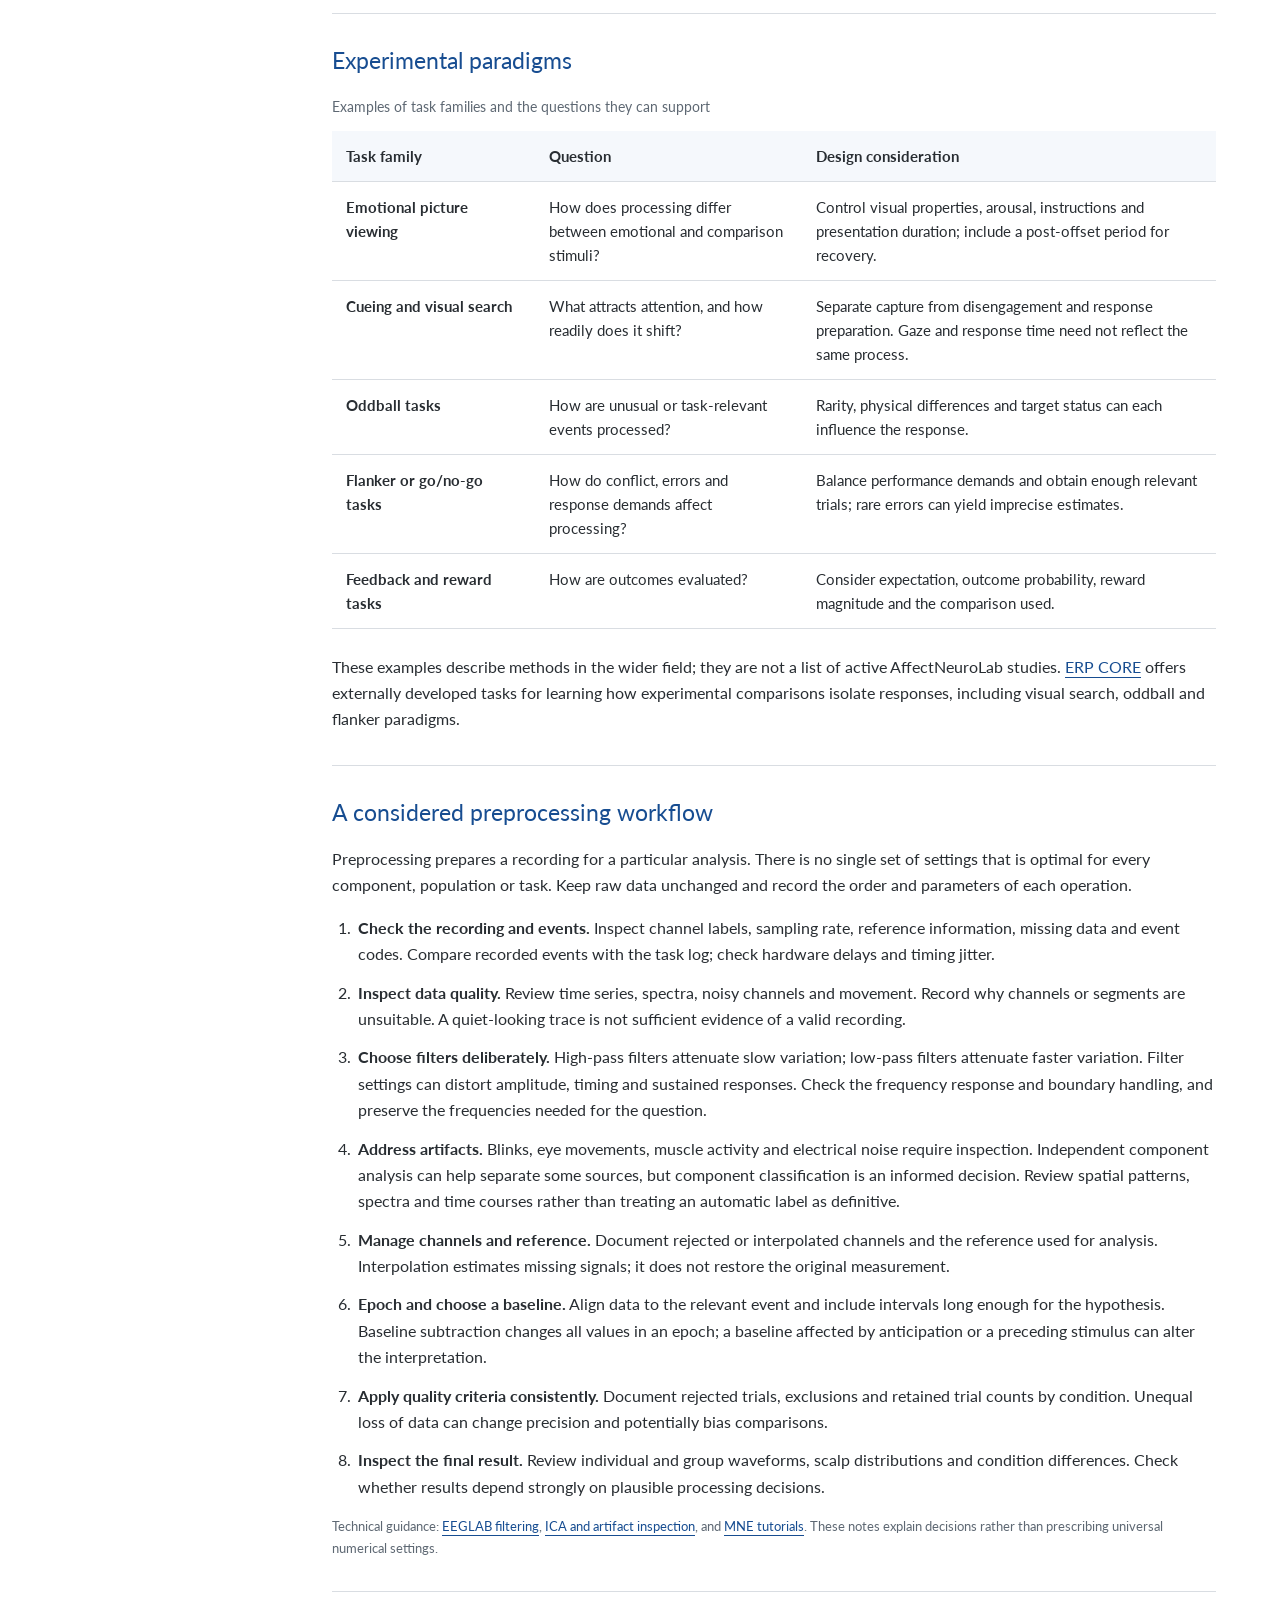
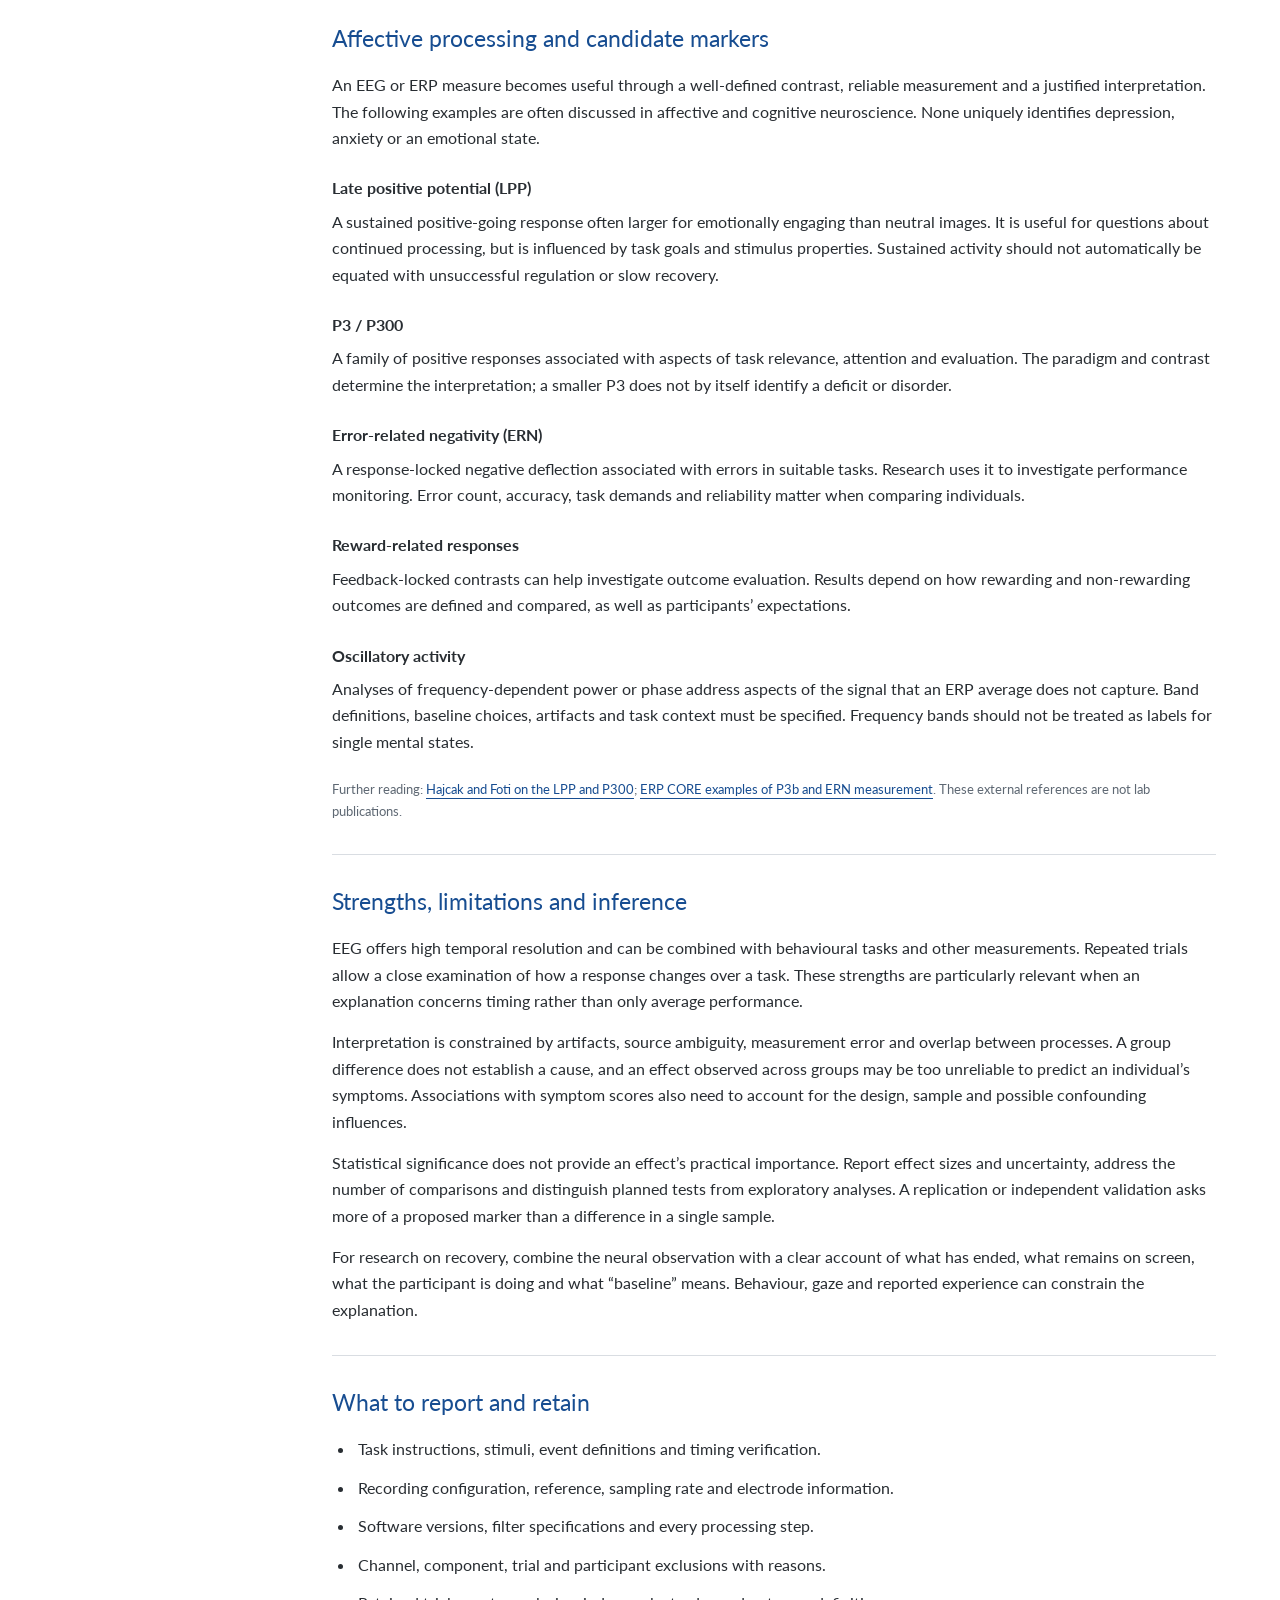
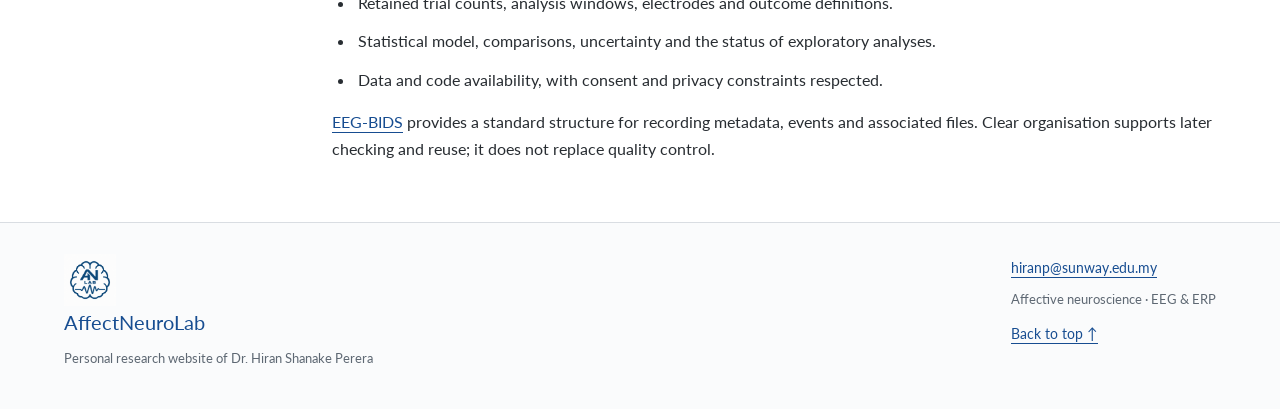
==== commit 58be4cfc: "Update joined AN LAB logos across website" ====
--- a/eeg-notes.html
+++ b/eeg-notes.html
@@ -14,17 +14,17 @@
   
   <link rel="stylesheet" href="styles.css">
   <script type="application/ld+json">{"@context": "https://schema.org", "@graph": [{"@type": "ResearchOrganization", "@id": "https://neuro-affect.github.io/#lab", "name": "AffectNeuroLab", "description": "Affective and cognitive neuroscience research focused on the initiation, maintenance and recovery of emotional responses.", "member": {"@id": "https://neuro-affect.github.io/#pi"}, "url": "https://neuro-affect.github.io/"}, {"@type": "Person", "@id": "https://neuro-affect.github.io/#pi", "name": "Dr. Hiran Shanake Perera", "jobTitle": "Principal Investigator, AffectNeuroLab", "affiliation": {"@id": "https://neuro-affect.github.io/#lab"}, "email": "hiranp@sunway.edu.my"}, {"@type": "WebPage", "name": "EEG Notes | AffectNeuroLab | Dr. Hiran Shanake Perera", "about": {"@id": "https://neuro-affect.github.io/#lab"}, "author": {"@id": "https://neuro-affect.github.io/#pi"}, "inLanguage": "en", "description": "A practical introduction to EEG and ERP: neural timing, experimental paradigms, preprocessing, affective markers and careful interpretation.", "url": "https://neuro-affect.github.io/eeg-notes.html"}]}</script>
-<link rel="icon" type="image/png" href="an-logo-black.png">
+<link rel="icon" type="image/png" href="an-lab-black-v2.png">
 </head>
 <body>
   <a class="skip-link" href="#main">Skip to content</a>
   <header class="site-header">
-    <a class="brand" href="./" aria-label="AffectNeuroLab home"><img src="an-logo-black.png" width="52" height="52" alt="" style="width:52px;height:52px;object-fit:contain;flex-shrink:0">AffectNeuroLab</a>
+    <a class="brand" href="./" aria-label="AffectNeuroLab home"><img src="an-lab-black-v2.png" width="52" height="52" alt="" style="width:52px;height:52px;object-fit:contain;flex-shrink:0">AffectNeuroLab</a>
     <button class="menu-toggle" type="button" aria-expanded="false" aria-controls="primary-nav">Menu <span aria-hidden="true">☰</span></button>
     <nav id="primary-nav" aria-label="Main navigation"><a href="index.html">Home</a><a href="methods.html">Methods / Resources</a><a href="people.html">People</a><a href="eeg-notes.html" aria-current="page">EEG Notes</a><a href="research.html">Research</a><a href="publications.html">Publications</a><a href="join.html">Join</a></nav>
   </header>
 
-  <main id="main" class="container"><header class="page-intro"><p class="eyebrow">AffectNeuroLab · Dr. Hiran Shanake Perera</p><h1>EEG Notes</h1><p>A practical introduction to EEG and ERP: neural timing, experimental paradigms, preprocessing, affective markers and careful interpretation.</p></header><div class="reading-layout"><nav class="contents" aria-label="On this page"><p>On this page</p><a href="#basics">What EEG measures</a><a href="#erp">From continuous EEG to an ERP</a><a href="#timing">Neural timing and emotional recovery</a><a href="#paradigms">Experimental paradigms</a><a href="#preprocessing">A considered preprocessing workflow</a><a href="#markers">Affective processing and candidate markers</a><a href="#interpretation">Strengths, limitations and inference</a><a href="#reporting">What to report and retain</a></nav><div class="article-body"><section class="article-section" id="basics"><h2>What EEG measures</h2><p>EEG is a recording of electrical potential differences. Scalp electrodes detect the combined effects of neural currents and other electrical sources, rather than the activity of a single neuron. The voltage at an electrode is measured relative to a reference; changing the reference can change the appearance of a waveform.</p><p>EEG’s main advantage for this research is timing. It can follow changes at millisecond resolution, allowing questions about early attention and later processing. It offers less direct information about exactly where those changes originate. Conductive tissues spread electrical fields, and different source configurations can produce similar scalp patterns.</p><p>EEG is not a recording of a person’s thoughts. A larger voltage does not simply mean “more brain activity”, and scalp polarity does not identify neural excitation or inhibition.</p><p class="source-note">Background: <a href="https://www.nature.com/articles/nrn3241">Buzsáki and colleagues, on the origins of electrical signals</a>.</p></section><section class="article-section" id="erp"><h2>From continuous EEG to an ERP</h2><p>A continuous EEG trace contains ongoing activity throughout a recording. To estimate an ERP, researchers align short segments, or <em>epochs</em>, to repeated events. For example, zero milliseconds may mark the measured onset of a picture. Averaging within a condition emphasises activity that is consistently time-locked to that event.</p><p>The average is a summary. It can hide meaningful differences between trials, and a small average may reflect variable timing rather than an absent response. Trial counts and noise levels affect the precision of estimates.</p><p>A component is usually described through its polarity, timing, scalp distribution and sensitivity to an experimental contrast. Its name is a convention, not a guarantee that one isolated psychological process has been measured. Positive and negative plotting directions also vary across figures, so always read the axis labels.</p><p>Mean amplitude over a defined time window often answers a different question from peak amplitude or latency. Decide which quantity matches the hypothesis, and avoid selecting a window just because the current data show the largest difference there.</p></section><section class="article-section" id="timing"><h2>Neural timing and emotional recovery</h2><p>Reactivity, maintenance and recovery require different observations. A comparison immediately after stimulus onset cannot establish how quickly someone returns to baseline. Likewise, a large late response during an ongoing emotional image does not establish that it will persist once that image disappears.</p><p>Record stimulus onset and offset, responses and relevant task transitions. Leave enough time after the emotional event to measure the proposed recovery process, and consider carry-over into the next trial. A pre-stimulus baseline may already contain residual activity from the preceding event.</p><p>Recovery needs an operational definition: for example, a decline across prespecified post-offset intervals relative to a suitable comparison condition. Failure to find a significant difference in a late interval is not proof that two conditions have become equivalent.</p><p>As an empirical starting point, <a href="https://pubmed.ncbi.nlm.nih.gov/18410198/">Hajcak and Olvet’s study of attention during and after emotional pictures</a> illustrates why activity after picture offset is worth examining. It is background literature, not a finding from this website’s research programme.</p></section><section class="article-section" id="paradigms"><h2>Experimental paradigms</h2><div class="table-wrap"><table><caption>Examples of task families and the questions they can support</caption><thead><tr><th scope="col">Task family</th><th scope="col">Question</th><th scope="col">Design consideration</th></tr></thead><tbody><tr><th scope="row">Emotional picture viewing</th><td>How does processing differ between emotional and comparison stimuli?</td><td>Control visual properties, arousal, instructions and presentation duration; include a post-offset period for recovery.</td></tr><tr><th scope="row">Cueing and visual search</th><td>What attracts attention, and how readily does it shift?</td><td>Separate capture from disengagement and response preparation. Gaze and response time need not reflect the same process.</td></tr><tr><th scope="row">Oddball tasks</th><td>How are unusual or task-relevant events processed?</td><td>Rarity, physical differences and target status can each influence the response.</td></tr><tr><th scope="row">Flanker or go/no-go tasks</th><td>How do conflict, errors and response demands affect processing?</td><td>Balance performance demands and obtain enough relevant trials; rare errors can yield imprecise estimates.</td></tr><tr><th scope="row">Feedback and reward tasks</th><td>How are outcomes evaluated?</td><td>Consider expectation, outcome probability, reward magnitude and the comparison used.</td></tr></tbody></table></div><p>These examples describe methods in the wider field; they are not a list of active AffectNeuroLab studies. <a href="https://erpinfo.org/erp-core">ERP CORE</a> offers externally developed tasks for learning how experimental comparisons isolate responses, including visual search, oddball and flanker paradigms.</p></section><section class="article-section" id="preprocessing"><h2>A considered preprocessing workflow</h2><p>Preprocessing prepares a recording for a particular analysis. There is no single set of settings that is optimal for every component, population or task. Keep raw data unchanged and record the order and parameters of each operation.</p><ol class="steps"><li><strong>Check the recording and events.</strong> Inspect channel labels, sampling rate, reference information, missing data and event codes. Compare recorded events with the task log; check hardware delays and timing jitter.</li><li><strong>Inspect data quality.</strong> Review time series, spectra, noisy channels and movement. Record why channels or segments are unsuitable. A quiet-looking trace is not sufficient evidence of a valid recording.</li><li><strong>Choose filters deliberately.</strong> High-pass filters attenuate slow variation; low-pass filters attenuate faster variation. Filter settings can distort amplitude, timing and sustained responses. Check the frequency response and boundary handling, and preserve the frequencies needed for the question.</li><li><strong>Address artifacts.</strong> Blinks, eye movements, muscle activity and electrical noise require inspection. Independent component analysis can help separate some sources, but component classification is an informed decision. Review spatial patterns, spectra and time courses rather than treating an automatic label as definitive.</li><li><strong>Manage channels and reference.</strong> Document rejected or interpolated channels and the reference used for analysis. Interpolation estimates missing signals; it does not restore the original measurement.</li><li><strong>Epoch and choose a baseline.</strong> Align data to the relevant event and include intervals long enough for the hypothesis. Baseline subtraction changes all values in an epoch; a baseline affected by anticipation or a preceding stimulus can alter the interpretation.</li><li><strong>Apply quality criteria consistently.</strong> Document rejected trials, exclusions and retained trial counts by condition. Unequal loss of data can change precision and potentially bias comparisons.</li><li><strong>Inspect the final result.</strong> Review individual and group waveforms, scalp distributions and condition differences. Check whether results depend strongly on plausible processing decisions.</li></ol><p class="source-note">Technical guidance: <a href="https://eeglab.org/tutorials/05_Preprocess/Filtering.html">EEGLAB filtering</a>, <a href="https://eeglab.org/tutorials/06_RejectArtifacts/RunICA.html">ICA and artifact inspection</a>, and <a href="https://mne.tools/stable/auto_tutorials/index.html">MNE tutorials</a>. These notes explain decisions rather than prescribing universal numerical settings.</p></section><section class="article-section" id="markers"><h2>Affective processing and candidate markers</h2><p>An EEG or ERP measure becomes useful through a well-defined contrast, reliable measurement and a justified interpretation. The following examples are often discussed in affective and cognitive neuroscience. None uniquely identifies depression, anxiety or an emotional state.</p><dl class="definition-list"><dt>Late positive potential (LPP)</dt><dd>A sustained positive-going response often larger for emotionally engaging than neutral images. It is useful for questions about continued processing, but is influenced by task goals and stimulus properties. Sustained activity should not automatically be equated with unsuccessful regulation or slow recovery.</dd><dt>P3 / P300</dt><dd>A family of positive responses associated with aspects of task relevance, attention and evaluation. The paradigm and contrast determine the interpretation; a smaller P3 does not by itself identify a deficit or disorder.</dd><dt>Error-related negativity (ERN)</dt><dd>A response-locked negative deflection associated with errors in suitable tasks. Research uses it to investigate performance monitoring. Error count, accuracy, task demands and reliability matter when comparing individuals.</dd><dt>Reward-related responses</dt><dd>Feedback-locked contrasts can help investigate outcome evaluation. Results depend on how rewarding and non-rewarding outcomes are defined and compared, as well as participants’ expectations.</dd><dt>Oscillatory activity</dt><dd>Analyses of frequency-dependent power or phase address aspects of the signal that an ERP average does not capture. Band definitions, baseline choices, artifacts and task context must be specified. Frequency bands should not be treated as labels for single mental states.</dd></dl><p class="source-note">Further reading: <a href="https://pubmed.ncbi.nlm.nih.gov/32243623/">Hajcak and Foti on the LPP and P300</a>; <a href="https://erpinfo.org/erp-core">ERP CORE examples of P3b and ERN measurement</a>. These external references are not lab publications.</p></section><section class="article-section" id="interpretation"><h2>Strengths, limitations and inference</h2><p>EEG offers high temporal resolution and can be combined with behavioural tasks and other measurements. Repeated trials allow a close examination of how a response changes over a task. These strengths are particularly relevant when an explanation concerns timing rather than only average performance.</p><p>Interpretation is constrained by artifacts, source ambiguity, measurement error and overlap between processes. A group difference does not establish a cause, and an effect observed across groups may be too unreliable to predict an individual’s symptoms. Associations with symptom scores also need to account for the design, sample and possible confounding influences.</p><p>Statistical significance does not provide an effect’s practical importance. Report effect sizes and uncertainty, address the number of comparisons and distinguish planned tests from exploratory analyses. A replication or independent validation asks more of a proposed marker than a difference in a single sample.</p><p>For research on recovery, combine the neural observation with a clear account of what has ended, what remains on screen, what the participant is doing and what “baseline” means. Behaviour, gaze and reported experience can constrain the explanation.</p></section><section class="article-section" id="reporting"><h2>What to report and retain</h2><ul><li>Task instructions, stimuli, event definitions and timing verification.</li><li>Recording configuration, reference, sampling rate and electrode information.</li><li>Software versions, filter specifications and every processing step.</li><li>Channel, component, trial and participant exclusions with reasons.</li><li>Retained trial counts, analysis windows, electrodes and outcome definitions.</li><li>Statistical model, comparisons, uncertainty and the status of exploratory analyses.</li><li>Data and code availability, with consent and privacy constraints respected.</li></ul><p><a href="https://bids-specification.readthedocs.io/en/stable/modality-specific-files/electroencephalography.html">EEG-BIDS</a> provides a standard structure for recording metadata, events and associated files. Clear organisation supports later checking and reuse; it does not replace quality control.</p></section></div></div></main>  <footer><div class="container footer-inner"><div><strong>AffectNeuroLab</strong><p>Personal research website of Dr. Hiran Shanake Perera</p></div><div><a href="mailto:hiranp@sunway.edu.my">hiranp@sunway.edu.my</a><p>Affective neuroscience · EEG &amp; ERP</p><a href="#main">Back to top ↑</a></div></div></footer>
+  <main id="main" class="container"><header class="page-intro"><p class="eyebrow">AffectNeuroLab · Dr. Hiran Shanake Perera</p><h1>EEG Notes</h1><p>A practical introduction to EEG and ERP: neural timing, experimental paradigms, preprocessing, affective markers and careful interpretation.</p></header><div class="reading-layout"><nav class="contents" aria-label="On this page"><p>On this page</p><a href="#basics">What EEG measures</a><a href="#erp">From continuous EEG to an ERP</a><a href="#timing">Neural timing and emotional recovery</a><a href="#paradigms">Experimental paradigms</a><a href="#preprocessing">A considered preprocessing workflow</a><a href="#markers">Affective processing and candidate markers</a><a href="#interpretation">Strengths, limitations and inference</a><a href="#reporting">What to report and retain</a></nav><div class="article-body"><section class="article-section" id="basics"><h2>What EEG measures</h2><p>EEG is a recording of electrical potential differences. Scalp electrodes detect the combined effects of neural currents and other electrical sources, rather than the activity of a single neuron. The voltage at an electrode is measured relative to a reference; changing the reference can change the appearance of a waveform.</p><p>EEG’s main advantage for this research is timing. It can follow changes at millisecond resolution, allowing questions about early attention and later processing. It offers less direct information about exactly where those changes originate. Conductive tissues spread electrical fields, and different source configurations can produce similar scalp patterns.</p><p>EEG is not a recording of a person’s thoughts. A larger voltage does not simply mean “more brain activity”, and scalp polarity does not identify neural excitation or inhibition.</p><p class="source-note">Background: <a href="https://www.nature.com/articles/nrn3241">Buzsáki and colleagues, on the origins of electrical signals</a>.</p></section><section class="article-section" id="erp"><h2>From continuous EEG to an ERP</h2><p>A continuous EEG trace contains ongoing activity throughout a recording. To estimate an ERP, researchers align short segments, or <em>epochs</em>, to repeated events. For example, zero milliseconds may mark the measured onset of a picture. Averaging within a condition emphasises activity that is consistently time-locked to that event.</p><p>The average is a summary. It can hide meaningful differences between trials, and a small average may reflect variable timing rather than an absent response. Trial counts and noise levels affect the precision of estimates.</p><p>A component is usually described through its polarity, timing, scalp distribution and sensitivity to an experimental contrast. Its name is a convention, not a guarantee that one isolated psychological process has been measured. Positive and negative plotting directions also vary across figures, so always read the axis labels.</p><p>Mean amplitude over a defined time window often answers a different question from peak amplitude or latency. Decide which quantity matches the hypothesis, and avoid selecting a window just because the current data show the largest difference there.</p></section><section class="article-section" id="timing"><h2>Neural timing and emotional recovery</h2><p>Reactivity, maintenance and recovery require different observations. A comparison immediately after stimulus onset cannot establish how quickly someone returns to baseline. Likewise, a large late response during an ongoing emotional image does not establish that it will persist once that image disappears.</p><p>Record stimulus onset and offset, responses and relevant task transitions. Leave enough time after the emotional event to measure the proposed recovery process, and consider carry-over into the next trial. A pre-stimulus baseline may already contain residual activity from the preceding event.</p><p>Recovery needs an operational definition: for example, a decline across prespecified post-offset intervals relative to a suitable comparison condition. Failure to find a significant difference in a late interval is not proof that two conditions have become equivalent.</p><p>As an empirical starting point, <a href="https://pubmed.ncbi.nlm.nih.gov/18410198/">Hajcak and Olvet’s study of attention during and after emotional pictures</a> illustrates why activity after picture offset is worth examining. It is background literature, not a finding from this website’s research programme.</p></section><section class="article-section" id="paradigms"><h2>Experimental paradigms</h2><div class="table-wrap"><table><caption>Examples of task families and the questions they can support</caption><thead><tr><th scope="col">Task family</th><th scope="col">Question</th><th scope="col">Design consideration</th></tr></thead><tbody><tr><th scope="row">Emotional picture viewing</th><td>How does processing differ between emotional and comparison stimuli?</td><td>Control visual properties, arousal, instructions and presentation duration; include a post-offset period for recovery.</td></tr><tr><th scope="row">Cueing and visual search</th><td>What attracts attention, and how readily does it shift?</td><td>Separate capture from disengagement and response preparation. Gaze and response time need not reflect the same process.</td></tr><tr><th scope="row">Oddball tasks</th><td>How are unusual or task-relevant events processed?</td><td>Rarity, physical differences and target status can each influence the response.</td></tr><tr><th scope="row">Flanker or go/no-go tasks</th><td>How do conflict, errors and response demands affect processing?</td><td>Balance performance demands and obtain enough relevant trials; rare errors can yield imprecise estimates.</td></tr><tr><th scope="row">Feedback and reward tasks</th><td>How are outcomes evaluated?</td><td>Consider expectation, outcome probability, reward magnitude and the comparison used.</td></tr></tbody></table></div><p>These examples describe methods in the wider field; they are not a list of active AffectNeuroLab studies. <a href="https://erpinfo.org/erp-core">ERP CORE</a> offers externally developed tasks for learning how experimental comparisons isolate responses, including visual search, oddball and flanker paradigms.</p></section><section class="article-section" id="preprocessing"><h2>A considered preprocessing workflow</h2><p>Preprocessing prepares a recording for a particular analysis. There is no single set of settings that is optimal for every component, population or task. Keep raw data unchanged and record the order and parameters of each operation.</p><ol class="steps"><li><strong>Check the recording and events.</strong> Inspect channel labels, sampling rate, reference information, missing data and event codes. Compare recorded events with the task log; check hardware delays and timing jitter.</li><li><strong>Inspect data quality.</strong> Review time series, spectra, noisy channels and movement. Record why channels or segments are unsuitable. A quiet-looking trace is not sufficient evidence of a valid recording.</li><li><strong>Choose filters deliberately.</strong> High-pass filters attenuate slow variation; low-pass filters attenuate faster variation. Filter settings can distort amplitude, timing and sustained responses. Check the frequency response and boundary handling, and preserve the frequencies needed for the question.</li><li><strong>Address artifacts.</strong> Blinks, eye movements, muscle activity and electrical noise require inspection. Independent component analysis can help separate some sources, but component classification is an informed decision. Review spatial patterns, spectra and time courses rather than treating an automatic label as definitive.</li><li><strong>Manage channels and reference.</strong> Document rejected or interpolated channels and the reference used for analysis. Interpolation estimates missing signals; it does not restore the original measurement.</li><li><strong>Epoch and choose a baseline.</strong> Align data to the relevant event and include intervals long enough for the hypothesis. Baseline subtraction changes all values in an epoch; a baseline affected by anticipation or a preceding stimulus can alter the interpretation.</li><li><strong>Apply quality criteria consistently.</strong> Document rejected trials, exclusions and retained trial counts by condition. Unequal loss of data can change precision and potentially bias comparisons.</li><li><strong>Inspect the final result.</strong> Review individual and group waveforms, scalp distributions and condition differences. Check whether results depend strongly on plausible processing decisions.</li></ol><p class="source-note">Technical guidance: <a href="https://eeglab.org/tutorials/05_Preprocess/Filtering.html">EEGLAB filtering</a>, <a href="https://eeglab.org/tutorials/06_RejectArtifacts/RunICA.html">ICA and artifact inspection</a>, and <a href="https://mne.tools/stable/auto_tutorials/index.html">MNE tutorials</a>. These notes explain decisions rather than prescribing universal numerical settings.</p></section><section class="article-section" id="markers"><h2>Affective processing and candidate markers</h2><p>An EEG or ERP measure becomes useful through a well-defined contrast, reliable measurement and a justified interpretation. The following examples are often discussed in affective and cognitive neuroscience. None uniquely identifies depression, anxiety or an emotional state.</p><dl class="definition-list"><dt>Late positive potential (LPP)</dt><dd>A sustained positive-going response often larger for emotionally engaging than neutral images. It is useful for questions about continued processing, but is influenced by task goals and stimulus properties. Sustained activity should not automatically be equated with unsuccessful regulation or slow recovery.</dd><dt>P3 / P300</dt><dd>A family of positive responses associated with aspects of task relevance, attention and evaluation. The paradigm and contrast determine the interpretation; a smaller P3 does not by itself identify a deficit or disorder.</dd><dt>Error-related negativity (ERN)</dt><dd>A response-locked negative deflection associated with errors in suitable tasks. Research uses it to investigate performance monitoring. Error count, accuracy, task demands and reliability matter when comparing individuals.</dd><dt>Reward-related responses</dt><dd>Feedback-locked contrasts can help investigate outcome evaluation. Results depend on how rewarding and non-rewarding outcomes are defined and compared, as well as participants’ expectations.</dd><dt>Oscillatory activity</dt><dd>Analyses of frequency-dependent power or phase address aspects of the signal that an ERP average does not capture. Band definitions, baseline choices, artifacts and task context must be specified. Frequency bands should not be treated as labels for single mental states.</dd></dl><p class="source-note">Further reading: <a href="https://pubmed.ncbi.nlm.nih.gov/32243623/">Hajcak and Foti on the LPP and P300</a>; <a href="https://erpinfo.org/erp-core">ERP CORE examples of P3b and ERN measurement</a>. These external references are not lab publications.</p></section><section class="article-section" id="interpretation"><h2>Strengths, limitations and inference</h2><p>EEG offers high temporal resolution and can be combined with behavioural tasks and other measurements. Repeated trials allow a close examination of how a response changes over a task. These strengths are particularly relevant when an explanation concerns timing rather than only average performance.</p><p>Interpretation is constrained by artifacts, source ambiguity, measurement error and overlap between processes. A group difference does not establish a cause, and an effect observed across groups may be too unreliable to predict an individual’s symptoms. Associations with symptom scores also need to account for the design, sample and possible confounding influences.</p><p>Statistical significance does not provide an effect’s practical importance. Report effect sizes and uncertainty, address the number of comparisons and distinguish planned tests from exploratory analyses. A replication or independent validation asks more of a proposed marker than a difference in a single sample.</p><p>For research on recovery, combine the neural observation with a clear account of what has ended, what remains on screen, what the participant is doing and what “baseline” means. Behaviour, gaze and reported experience can constrain the explanation.</p></section><section class="article-section" id="reporting"><h2>What to report and retain</h2><ul><li>Task instructions, stimuli, event definitions and timing verification.</li><li>Recording configuration, reference, sampling rate and electrode information.</li><li>Software versions, filter specifications and every processing step.</li><li>Channel, component, trial and participant exclusions with reasons.</li><li>Retained trial counts, analysis windows, electrodes and outcome definitions.</li><li>Statistical model, comparisons, uncertainty and the status of exploratory analyses.</li><li>Data and code availability, with consent and privacy constraints respected.</li></ul><p><a href="https://bids-specification.readthedocs.io/en/stable/modality-specific-files/electroencephalography.html">EEG-BIDS</a> provides a standard structure for recording metadata, events and associated files. Clear organisation supports later checking and reuse; it does not replace quality control.</p></section></div></div></main>  <footer><div class="container footer-inner"><div><img src="an-lab-white-v2.png" width="52" height="52" alt="" loading="lazy" style="width:52px;height:52px;object-fit:contain"><strong>AffectNeuroLab</strong><p>Personal research website of Dr. Hiran Shanake Perera</p></div><div><a href="mailto:hiranp@sunway.edu.my">hiranp@sunway.edu.my</a><p>Affective neuroscience · EEG &amp; ERP</p><a href="#main">Back to top ↑</a></div></div></footer>
 <script src="main.js"></script>
 
 
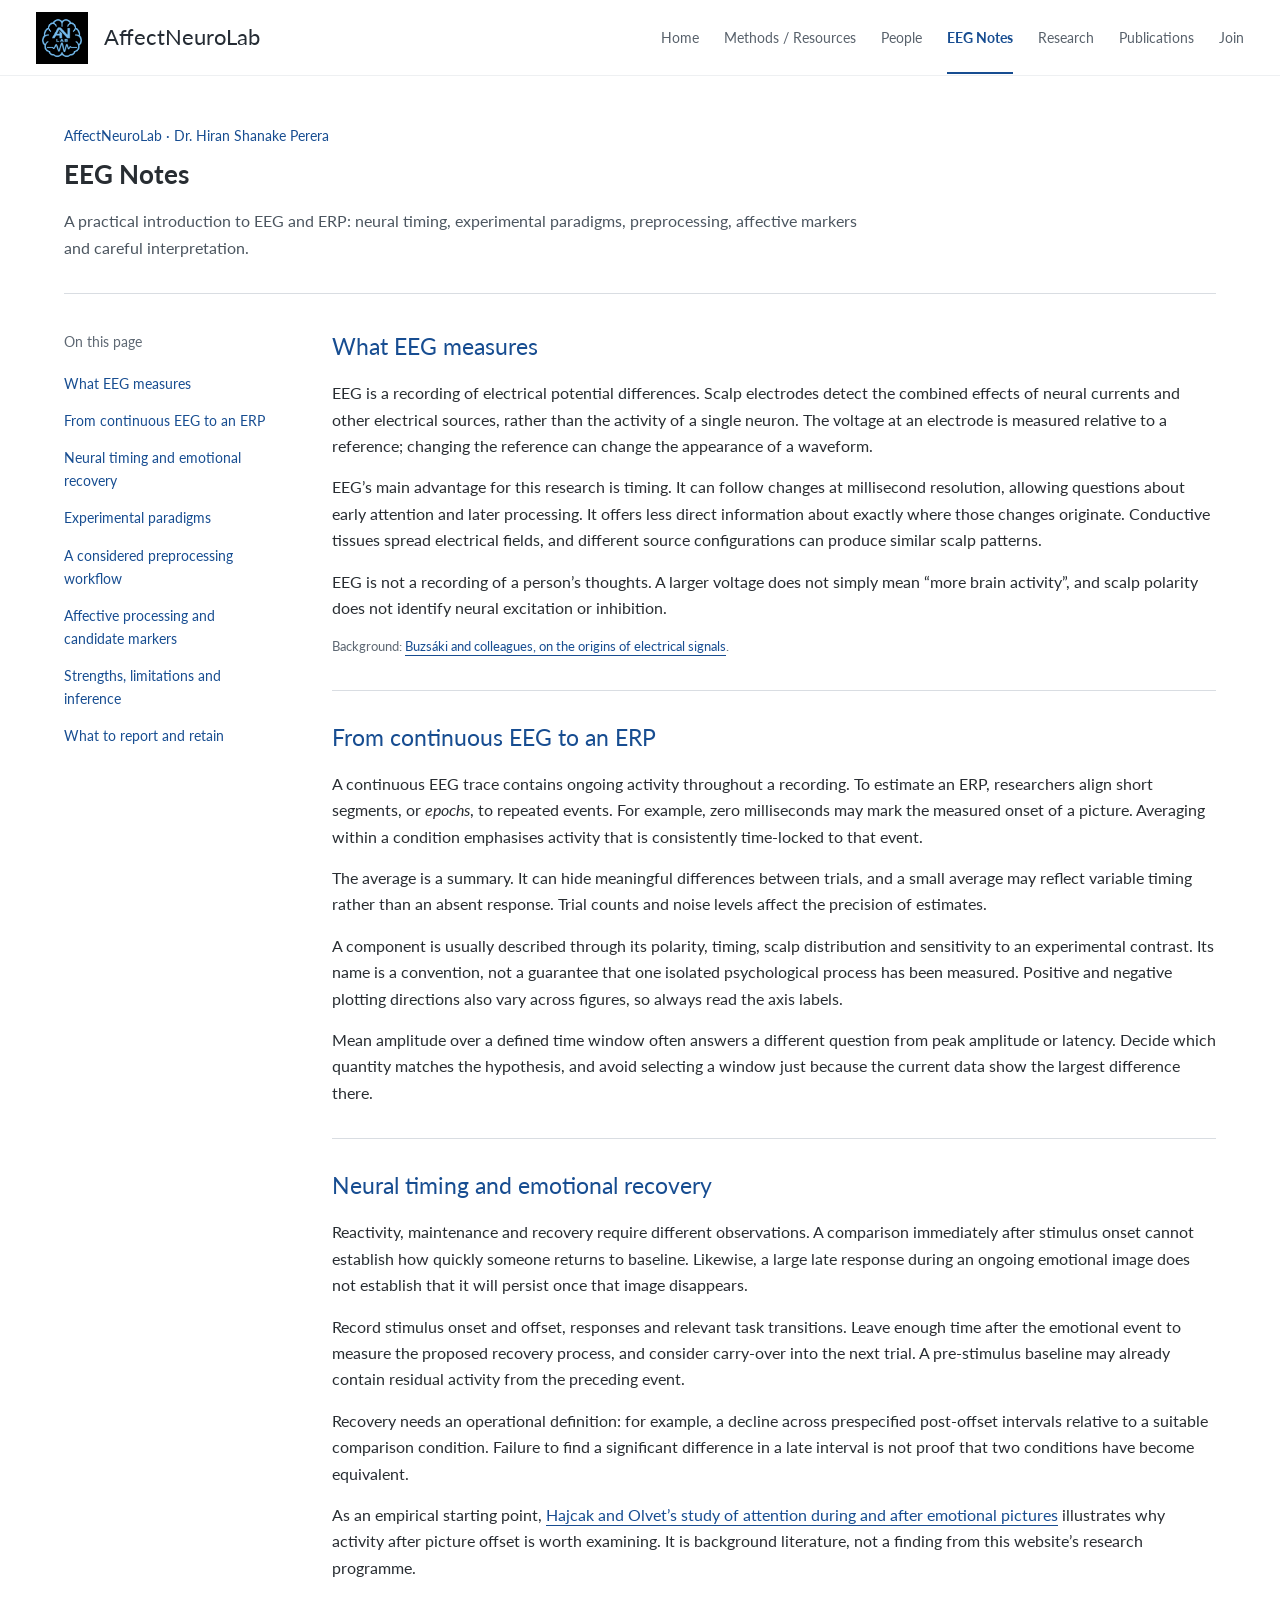
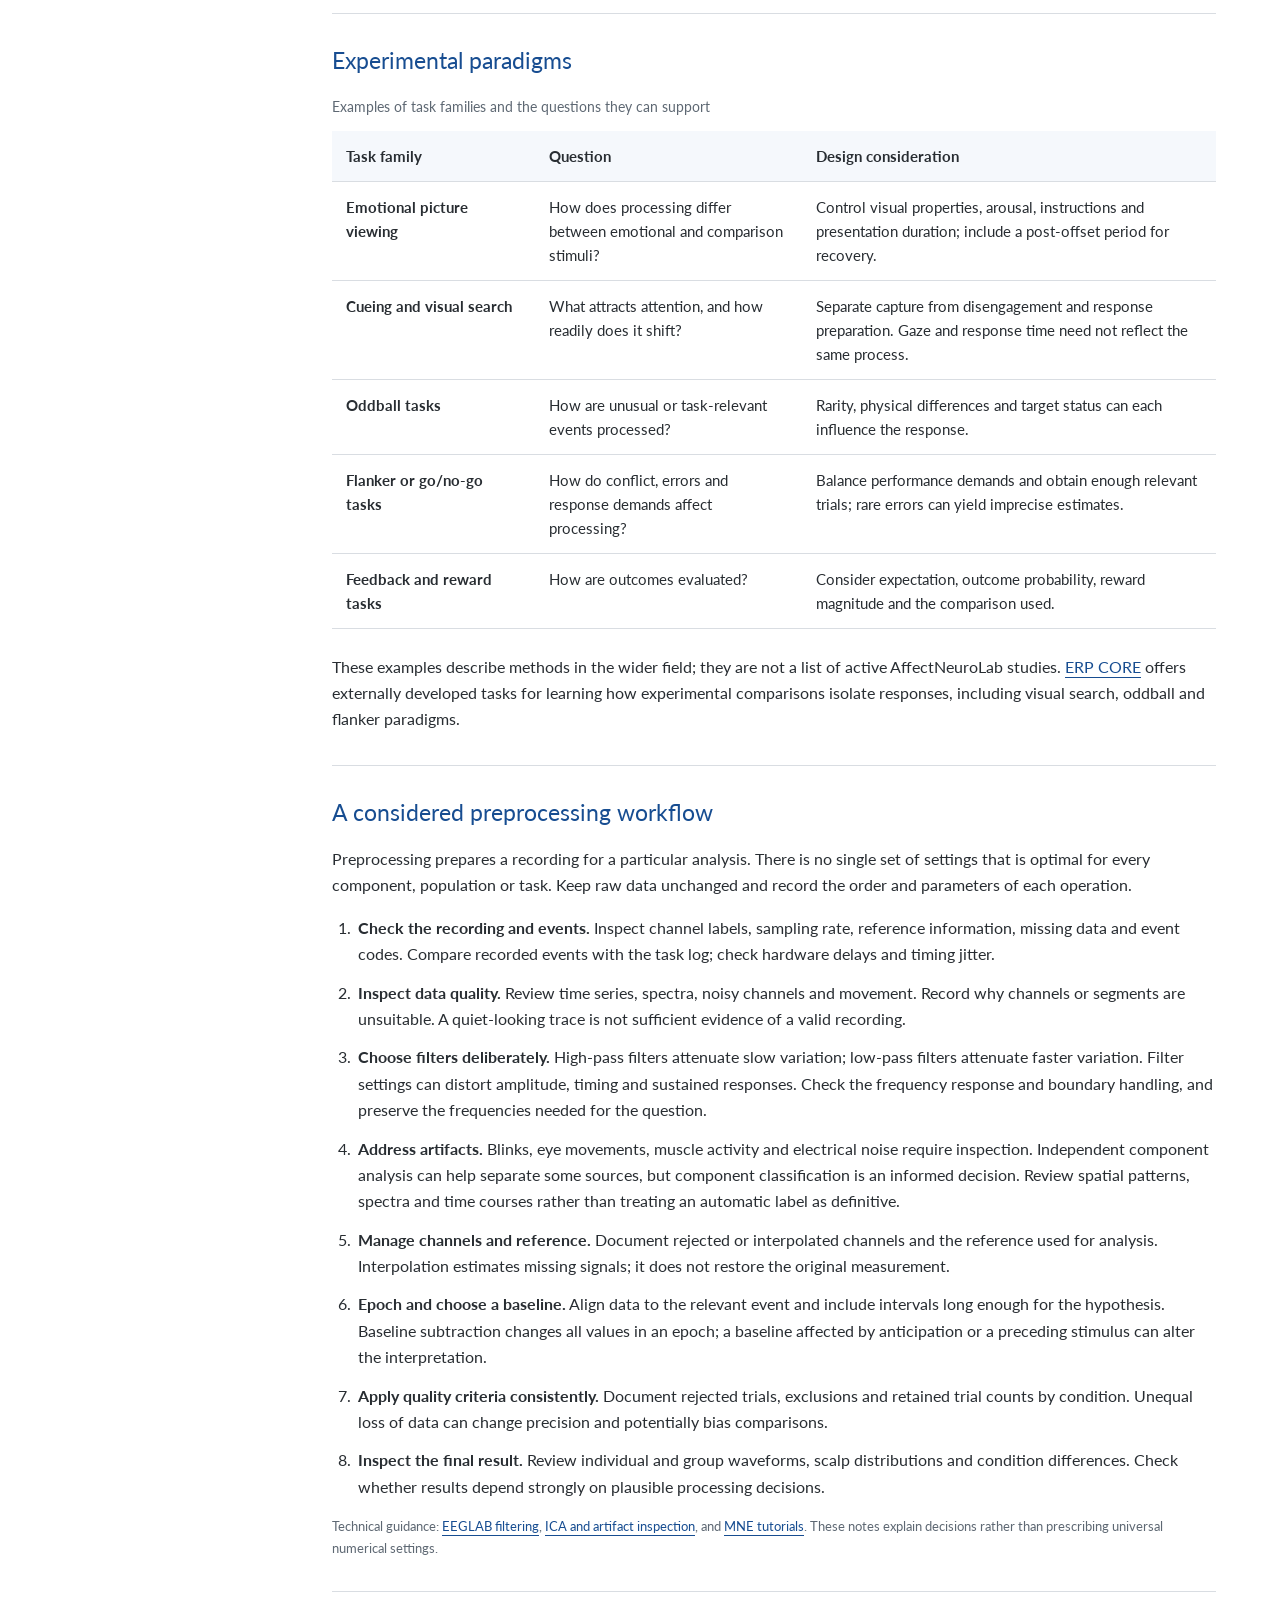
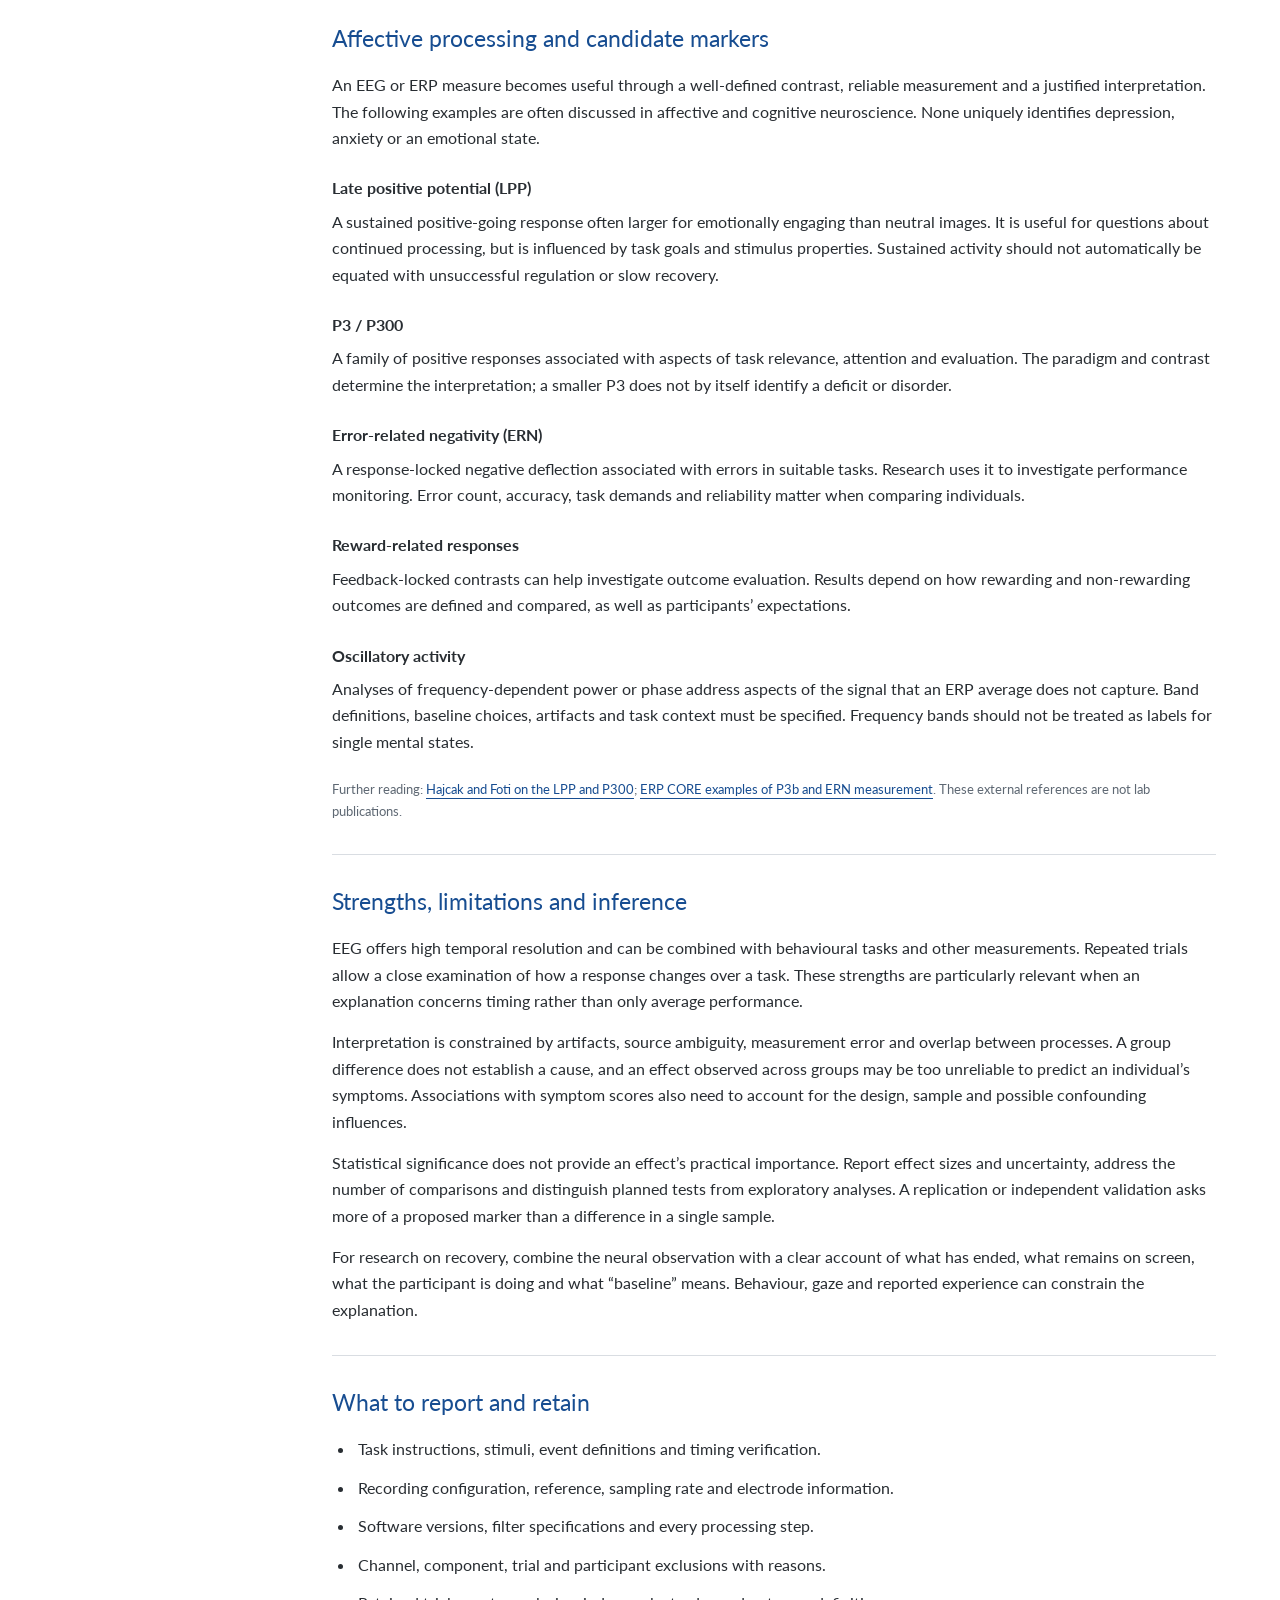
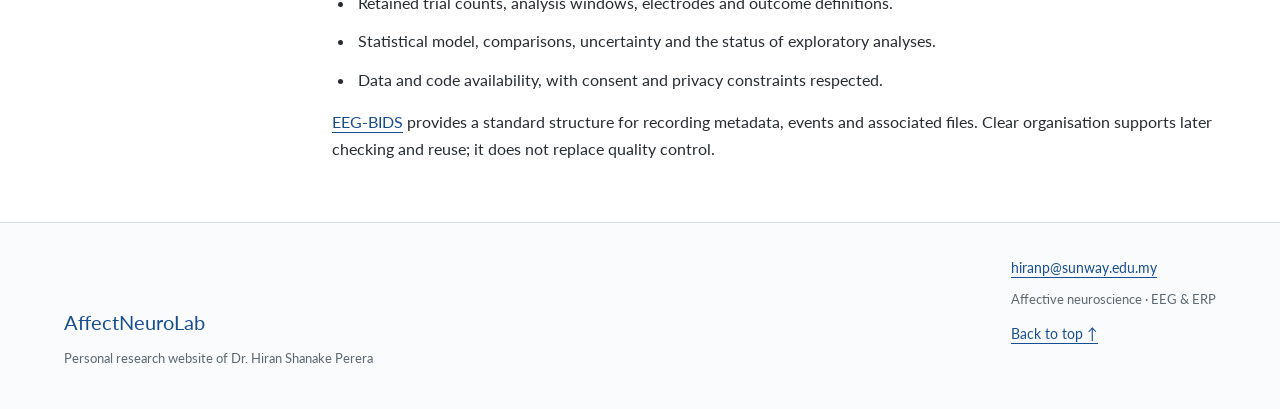
==== commit 436c32f7: "Harden browser policy and document private security reporting" ====
--- a/eeg-notes.html
+++ b/eeg-notes.html
@@ -1,6 +1,8 @@
 <!doctype html>
 <html lang="en"><head>
   <meta charset="utf-8">
+  <meta http-equiv="Content-Security-Policy" content="default-src 'none'; script-src 'self' 'sha256-G2Vs3FWgPNCBJrjlBeg4PdR7yv9bV5+VcNZLNxMS0/s='; script-src-attr 'none'; style-src 'self'; style-src-attr 'none'; img-src 'self'; font-src 'self'; connect-src 'none'; object-src 'none'; frame-src 'none'; worker-src 'none'; base-uri 'none'; form-action 'none'; upgrade-insecure-requests">
+  <meta name="referrer" content="no-referrer">
   <meta name="viewport" content="width=device-width, initial-scale=1">
   <title>EEG Notes | AffectNeuroLab | Dr. Hiran Shanake Perera</title>
   <meta name="description" content="A practical introduction to EEG and ERP: neural timing, experimental paradigms, preprocessing, affective markers and careful interpretation.">
@@ -19,13 +21,13 @@
 <body>
   <a class="skip-link" href="#main">Skip to content</a>
   <header class="site-header">
-    <a class="brand" href="./" aria-label="AffectNeuroLab home"><img src="an-lab-black-v2.png" width="52" height="52" alt="" style="width:52px;height:52px;object-fit:contain;flex-shrink:0">AffectNeuroLab</a>
+    <a class="brand" href="./" aria-label="AffectNeuroLab home"><img src="an-lab-black-v2.png" width="52" height="52" alt="" class="layout-c25927c85f">AffectNeuroLab</a>
     <button class="menu-toggle" type="button" aria-expanded="false" aria-controls="primary-nav">Menu <span aria-hidden="true">☰</span></button>
     <nav id="primary-nav" aria-label="Main navigation"><a href="index.html">Home</a><a href="methods.html">Methods / Resources</a><a href="people.html">People</a><a href="eeg-notes.html" aria-current="page">EEG Notes</a><a href="research.html">Research</a><a href="publications.html">Publications</a><a href="join.html">Join</a></nav>
   </header>
 
-  <main id="main" class="container"><header class="page-intro"><p class="eyebrow">AffectNeuroLab · Dr. Hiran Shanake Perera</p><h1>EEG Notes</h1><p>A practical introduction to EEG and ERP: neural timing, experimental paradigms, preprocessing, affective markers and careful interpretation.</p></header><div class="reading-layout"><nav class="contents" aria-label="On this page"><p>On this page</p><a href="#basics">What EEG measures</a><a href="#erp">From continuous EEG to an ERP</a><a href="#timing">Neural timing and emotional recovery</a><a href="#paradigms">Experimental paradigms</a><a href="#preprocessing">A considered preprocessing workflow</a><a href="#markers">Affective processing and candidate markers</a><a href="#interpretation">Strengths, limitations and inference</a><a href="#reporting">What to report and retain</a></nav><div class="article-body"><section class="article-section" id="basics"><h2>What EEG measures</h2><p>EEG is a recording of electrical potential differences. Scalp electrodes detect the combined effects of neural currents and other electrical sources, rather than the activity of a single neuron. The voltage at an electrode is measured relative to a reference; changing the reference can change the appearance of a waveform.</p><p>EEG’s main advantage for this research is timing. It can follow changes at millisecond resolution, allowing questions about early attention and later processing. It offers less direct information about exactly where those changes originate. Conductive tissues spread electrical fields, and different source configurations can produce similar scalp patterns.</p><p>EEG is not a recording of a person’s thoughts. A larger voltage does not simply mean “more brain activity”, and scalp polarity does not identify neural excitation or inhibition.</p><p class="source-note">Background: <a href="https://www.nature.com/articles/nrn3241">Buzsáki and colleagues, on the origins of electrical signals</a>.</p></section><section class="article-section" id="erp"><h2>From continuous EEG to an ERP</h2><p>A continuous EEG trace contains ongoing activity throughout a recording. To estimate an ERP, researchers align short segments, or <em>epochs</em>, to repeated events. For example, zero milliseconds may mark the measured onset of a picture. Averaging within a condition emphasises activity that is consistently time-locked to that event.</p><p>The average is a summary. It can hide meaningful differences between trials, and a small average may reflect variable timing rather than an absent response. Trial counts and noise levels affect the precision of estimates.</p><p>A component is usually described through its polarity, timing, scalp distribution and sensitivity to an experimental contrast. Its name is a convention, not a guarantee that one isolated psychological process has been measured. Positive and negative plotting directions also vary across figures, so always read the axis labels.</p><p>Mean amplitude over a defined time window often answers a different question from peak amplitude or latency. Decide which quantity matches the hypothesis, and avoid selecting a window just because the current data show the largest difference there.</p></section><section class="article-section" id="timing"><h2>Neural timing and emotional recovery</h2><p>Reactivity, maintenance and recovery require different observations. A comparison immediately after stimulus onset cannot establish how quickly someone returns to baseline. Likewise, a large late response during an ongoing emotional image does not establish that it will persist once that image disappears.</p><p>Record stimulus onset and offset, responses and relevant task transitions. Leave enough time after the emotional event to measure the proposed recovery process, and consider carry-over into the next trial. A pre-stimulus baseline may already contain residual activity from the preceding event.</p><p>Recovery needs an operational definition: for example, a decline across prespecified post-offset intervals relative to a suitable comparison condition. Failure to find a significant difference in a late interval is not proof that two conditions have become equivalent.</p><p>As an empirical starting point, <a href="https://pubmed.ncbi.nlm.nih.gov/18410198/">Hajcak and Olvet’s study of attention during and after emotional pictures</a> illustrates why activity after picture offset is worth examining. It is background literature, not a finding from this website’s research programme.</p></section><section class="article-section" id="paradigms"><h2>Experimental paradigms</h2><div class="table-wrap"><table><caption>Examples of task families and the questions they can support</caption><thead><tr><th scope="col">Task family</th><th scope="col">Question</th><th scope="col">Design consideration</th></tr></thead><tbody><tr><th scope="row">Emotional picture viewing</th><td>How does processing differ between emotional and comparison stimuli?</td><td>Control visual properties, arousal, instructions and presentation duration; include a post-offset period for recovery.</td></tr><tr><th scope="row">Cueing and visual search</th><td>What attracts attention, and how readily does it shift?</td><td>Separate capture from disengagement and response preparation. Gaze and response time need not reflect the same process.</td></tr><tr><th scope="row">Oddball tasks</th><td>How are unusual or task-relevant events processed?</td><td>Rarity, physical differences and target status can each influence the response.</td></tr><tr><th scope="row">Flanker or go/no-go tasks</th><td>How do conflict, errors and response demands affect processing?</td><td>Balance performance demands and obtain enough relevant trials; rare errors can yield imprecise estimates.</td></tr><tr><th scope="row">Feedback and reward tasks</th><td>How are outcomes evaluated?</td><td>Consider expectation, outcome probability, reward magnitude and the comparison used.</td></tr></tbody></table></div><p>These examples describe methods in the wider field; they are not a list of active AffectNeuroLab studies. <a href="https://erpinfo.org/erp-core">ERP CORE</a> offers externally developed tasks for learning how experimental comparisons isolate responses, including visual search, oddball and flanker paradigms.</p></section><section class="article-section" id="preprocessing"><h2>A considered preprocessing workflow</h2><p>Preprocessing prepares a recording for a particular analysis. There is no single set of settings that is optimal for every component, population or task. Keep raw data unchanged and record the order and parameters of each operation.</p><ol class="steps"><li><strong>Check the recording and events.</strong> Inspect channel labels, sampling rate, reference information, missing data and event codes. Compare recorded events with the task log; check hardware delays and timing jitter.</li><li><strong>Inspect data quality.</strong> Review time series, spectra, noisy channels and movement. Record why channels or segments are unsuitable. A quiet-looking trace is not sufficient evidence of a valid recording.</li><li><strong>Choose filters deliberately.</strong> High-pass filters attenuate slow variation; low-pass filters attenuate faster variation. Filter settings can distort amplitude, timing and sustained responses. Check the frequency response and boundary handling, and preserve the frequencies needed for the question.</li><li><strong>Address artifacts.</strong> Blinks, eye movements, muscle activity and electrical noise require inspection. Independent component analysis can help separate some sources, but component classification is an informed decision. Review spatial patterns, spectra and time courses rather than treating an automatic label as definitive.</li><li><strong>Manage channels and reference.</strong> Document rejected or interpolated channels and the reference used for analysis. Interpolation estimates missing signals; it does not restore the original measurement.</li><li><strong>Epoch and choose a baseline.</strong> Align data to the relevant event and include intervals long enough for the hypothesis. Baseline subtraction changes all values in an epoch; a baseline affected by anticipation or a preceding stimulus can alter the interpretation.</li><li><strong>Apply quality criteria consistently.</strong> Document rejected trials, exclusions and retained trial counts by condition. Unequal loss of data can change precision and potentially bias comparisons.</li><li><strong>Inspect the final result.</strong> Review individual and group waveforms, scalp distributions and condition differences. Check whether results depend strongly on plausible processing decisions.</li></ol><p class="source-note">Technical guidance: <a href="https://eeglab.org/tutorials/05_Preprocess/Filtering.html">EEGLAB filtering</a>, <a href="https://eeglab.org/tutorials/06_RejectArtifacts/RunICA.html">ICA and artifact inspection</a>, and <a href="https://mne.tools/stable/auto_tutorials/index.html">MNE tutorials</a>. These notes explain decisions rather than prescribing universal numerical settings.</p></section><section class="article-section" id="markers"><h2>Affective processing and candidate markers</h2><p>An EEG or ERP measure becomes useful through a well-defined contrast, reliable measurement and a justified interpretation. The following examples are often discussed in affective and cognitive neuroscience. None uniquely identifies depression, anxiety or an emotional state.</p><dl class="definition-list"><dt>Late positive potential (LPP)</dt><dd>A sustained positive-going response often larger for emotionally engaging than neutral images. It is useful for questions about continued processing, but is influenced by task goals and stimulus properties. Sustained activity should not automatically be equated with unsuccessful regulation or slow recovery.</dd><dt>P3 / P300</dt><dd>A family of positive responses associated with aspects of task relevance, attention and evaluation. The paradigm and contrast determine the interpretation; a smaller P3 does not by itself identify a deficit or disorder.</dd><dt>Error-related negativity (ERN)</dt><dd>A response-locked negative deflection associated with errors in suitable tasks. Research uses it to investigate performance monitoring. Error count, accuracy, task demands and reliability matter when comparing individuals.</dd><dt>Reward-related responses</dt><dd>Feedback-locked contrasts can help investigate outcome evaluation. Results depend on how rewarding and non-rewarding outcomes are defined and compared, as well as participants’ expectations.</dd><dt>Oscillatory activity</dt><dd>Analyses of frequency-dependent power or phase address aspects of the signal that an ERP average does not capture. Band definitions, baseline choices, artifacts and task context must be specified. Frequency bands should not be treated as labels for single mental states.</dd></dl><p class="source-note">Further reading: <a href="https://pubmed.ncbi.nlm.nih.gov/32243623/">Hajcak and Foti on the LPP and P300</a>; <a href="https://erpinfo.org/erp-core">ERP CORE examples of P3b and ERN measurement</a>. These external references are not lab publications.</p></section><section class="article-section" id="interpretation"><h2>Strengths, limitations and inference</h2><p>EEG offers high temporal resolution and can be combined with behavioural tasks and other measurements. Repeated trials allow a close examination of how a response changes over a task. These strengths are particularly relevant when an explanation concerns timing rather than only average performance.</p><p>Interpretation is constrained by artifacts, source ambiguity, measurement error and overlap between processes. A group difference does not establish a cause, and an effect observed across groups may be too unreliable to predict an individual’s symptoms. Associations with symptom scores also need to account for the design, sample and possible confounding influences.</p><p>Statistical significance does not provide an effect’s practical importance. Report effect sizes and uncertainty, address the number of comparisons and distinguish planned tests from exploratory analyses. A replication or independent validation asks more of a proposed marker than a difference in a single sample.</p><p>For research on recovery, combine the neural observation with a clear account of what has ended, what remains on screen, what the participant is doing and what “baseline” means. Behaviour, gaze and reported experience can constrain the explanation.</p></section><section class="article-section" id="reporting"><h2>What to report and retain</h2><ul><li>Task instructions, stimuli, event definitions and timing verification.</li><li>Recording configuration, reference, sampling rate and electrode information.</li><li>Software versions, filter specifications and every processing step.</li><li>Channel, component, trial and participant exclusions with reasons.</li><li>Retained trial counts, analysis windows, electrodes and outcome definitions.</li><li>Statistical model, comparisons, uncertainty and the status of exploratory analyses.</li><li>Data and code availability, with consent and privacy constraints respected.</li></ul><p><a href="https://bids-specification.readthedocs.io/en/stable/modality-specific-files/electroencephalography.html">EEG-BIDS</a> provides a standard structure for recording metadata, events and associated files. Clear organisation supports later checking and reuse; it does not replace quality control.</p></section></div></div></main>  <footer><div class="container footer-inner"><div><img src="an-lab-white-v2.png" width="52" height="52" alt="" loading="lazy" style="width:52px;height:52px;object-fit:contain"><strong>AffectNeuroLab</strong><p>Personal research website of Dr. Hiran Shanake Perera</p></div><div><a href="mailto:hiranp@sunway.edu.my">hiranp@sunway.edu.my</a><p>Affective neuroscience · EEG &amp; ERP</p><a href="#main">Back to top ↑</a></div></div></footer>
+  <main id="main" class="container"><header class="page-intro"><p class="eyebrow">AffectNeuroLab · Dr. Hiran Shanake Perera</p><h1>EEG Notes</h1><p>A practical introduction to EEG and ERP: neural timing, experimental paradigms, preprocessing, affective markers and careful interpretation.</p></header><div class="reading-layout"><nav class="contents" aria-label="On this page"><p>On this page</p><a href="#basics">What EEG measures</a><a href="#erp">From continuous EEG to an ERP</a><a href="#timing">Neural timing and emotional recovery</a><a href="#paradigms">Experimental paradigms</a><a href="#preprocessing">A considered preprocessing workflow</a><a href="#markers">Affective processing and candidate markers</a><a href="#interpretation">Strengths, limitations and inference</a><a href="#reporting">What to report and retain</a></nav><div class="article-body"><section class="article-section" id="basics"><h2>What EEG measures</h2><p>EEG is a recording of electrical potential differences. Scalp electrodes detect the combined effects of neural currents and other electrical sources, rather than the activity of a single neuron. The voltage at an electrode is measured relative to a reference; changing the reference can change the appearance of a waveform.</p><p>EEG’s main advantage for this research is timing. It can follow changes at millisecond resolution, allowing questions about early attention and later processing. It offers less direct information about exactly where those changes originate. Conductive tissues spread electrical fields, and different source configurations can produce similar scalp patterns.</p><p>EEG is not a recording of a person’s thoughts. A larger voltage does not simply mean “more brain activity”, and scalp polarity does not identify neural excitation or inhibition.</p><p class="source-note">Background: <a href="https://www.nature.com/articles/nrn3241">Buzsáki and colleagues, on the origins of electrical signals</a>.</p></section><section class="article-section" id="erp"><h2>From continuous EEG to an ERP</h2><p>A continuous EEG trace contains ongoing activity throughout a recording. To estimate an ERP, researchers align short segments, or <em>epochs</em>, to repeated events. For example, zero milliseconds may mark the measured onset of a picture. Averaging within a condition emphasises activity that is consistently time-locked to that event.</p><p>The average is a summary. It can hide meaningful differences between trials, and a small average may reflect variable timing rather than an absent response. Trial counts and noise levels affect the precision of estimates.</p><p>A component is usually described through its polarity, timing, scalp distribution and sensitivity to an experimental contrast. Its name is a convention, not a guarantee that one isolated psychological process has been measured. Positive and negative plotting directions also vary across figures, so always read the axis labels.</p><p>Mean amplitude over a defined time window often answers a different question from peak amplitude or latency. Decide which quantity matches the hypothesis, and avoid selecting a window just because the current data show the largest difference there.</p></section><section class="article-section" id="timing"><h2>Neural timing and emotional recovery</h2><p>Reactivity, maintenance and recovery require different observations. A comparison immediately after stimulus onset cannot establish how quickly someone returns to baseline. Likewise, a large late response during an ongoing emotional image does not establish that it will persist once that image disappears.</p><p>Record stimulus onset and offset, responses and relevant task transitions. Leave enough time after the emotional event to measure the proposed recovery process, and consider carry-over into the next trial. A pre-stimulus baseline may already contain residual activity from the preceding event.</p><p>Recovery needs an operational definition: for example, a decline across prespecified post-offset intervals relative to a suitable comparison condition. Failure to find a significant difference in a late interval is not proof that two conditions have become equivalent.</p><p>As an empirical starting point, <a href="https://pubmed.ncbi.nlm.nih.gov/18410198/">Hajcak and Olvet’s study of attention during and after emotional pictures</a> illustrates why activity after picture offset is worth examining. It is background literature, not a finding from this website’s research programme.</p></section><section class="article-section" id="paradigms"><h2>Experimental paradigms</h2><div class="table-wrap"><table><caption>Examples of task families and the questions they can support</caption><thead><tr><th scope="col">Task family</th><th scope="col">Question</th><th scope="col">Design consideration</th></tr></thead><tbody><tr><th scope="row">Emotional picture viewing</th><td>How does processing differ between emotional and comparison stimuli?</td><td>Control visual properties, arousal, instructions and presentation duration; include a post-offset period for recovery.</td></tr><tr><th scope="row">Cueing and visual search</th><td>What attracts attention, and how readily does it shift?</td><td>Separate capture from disengagement and response preparation. Gaze and response time need not reflect the same process.</td></tr><tr><th scope="row">Oddball tasks</th><td>How are unusual or task-relevant events processed?</td><td>Rarity, physical differences and target status can each influence the response.</td></tr><tr><th scope="row">Flanker or go/no-go tasks</th><td>How do conflict, errors and response demands affect processing?</td><td>Balance performance demands and obtain enough relevant trials; rare errors can yield imprecise estimates.</td></tr><tr><th scope="row">Feedback and reward tasks</th><td>How are outcomes evaluated?</td><td>Consider expectation, outcome probability, reward magnitude and the comparison used.</td></tr></tbody></table></div><p>These examples describe methods in the wider field; they are not a list of active AffectNeuroLab studies. <a href="https://erpinfo.org/erp-core">ERP CORE</a> offers externally developed tasks for learning how experimental comparisons isolate responses, including visual search, oddball and flanker paradigms.</p></section><section class="article-section" id="preprocessing"><h2>A considered preprocessing workflow</h2><p>Preprocessing prepares a recording for a particular analysis. There is no single set of settings that is optimal for every component, population or task. Keep raw data unchanged and record the order and parameters of each operation.</p><ol class="steps"><li><strong>Check the recording and events.</strong> Inspect channel labels, sampling rate, reference information, missing data and event codes. Compare recorded events with the task log; check hardware delays and timing jitter.</li><li><strong>Inspect data quality.</strong> Review time series, spectra, noisy channels and movement. Record why channels or segments are unsuitable. A quiet-looking trace is not sufficient evidence of a valid recording.</li><li><strong>Choose filters deliberately.</strong> High-pass filters attenuate slow variation; low-pass filters attenuate faster variation. Filter settings can distort amplitude, timing and sustained responses. Check the frequency response and boundary handling, and preserve the frequencies needed for the question.</li><li><strong>Address artifacts.</strong> Blinks, eye movements, muscle activity and electrical noise require inspection. Independent component analysis can help separate some sources, but component classification is an informed decision. Review spatial patterns, spectra and time courses rather than treating an automatic label as definitive.</li><li><strong>Manage channels and reference.</strong> Document rejected or interpolated channels and the reference used for analysis. Interpolation estimates missing signals; it does not restore the original measurement.</li><li><strong>Epoch and choose a baseline.</strong> Align data to the relevant event and include intervals long enough for the hypothesis. Baseline subtraction changes all values in an epoch; a baseline affected by anticipation or a preceding stimulus can alter the interpretation.</li><li><strong>Apply quality criteria consistently.</strong> Document rejected trials, exclusions and retained trial counts by condition. Unequal loss of data can change precision and potentially bias comparisons.</li><li><strong>Inspect the final result.</strong> Review individual and group waveforms, scalp distributions and condition differences. Check whether results depend strongly on plausible processing decisions.</li></ol><p class="source-note">Technical guidance: <a href="https://eeglab.org/tutorials/05_Preprocess/Filtering.html">EEGLAB filtering</a>, <a href="https://eeglab.org/tutorials/06_RejectArtifacts/RunICA.html">ICA and artifact inspection</a>, and <a href="https://mne.tools/stable/auto_tutorials/index.html">MNE tutorials</a>. These notes explain decisions rather than prescribing universal numerical settings.</p></section><section class="article-section" id="markers"><h2>Affective processing and candidate markers</h2><p>An EEG or ERP measure becomes useful through a well-defined contrast, reliable measurement and a justified interpretation. The following examples are often discussed in affective and cognitive neuroscience. None uniquely identifies depression, anxiety or an emotional state.</p><dl class="definition-list"><dt>Late positive potential (LPP)</dt><dd>A sustained positive-going response often larger for emotionally engaging than neutral images. It is useful for questions about continued processing, but is influenced by task goals and stimulus properties. Sustained activity should not automatically be equated with unsuccessful regulation or slow recovery.</dd><dt>P3 / P300</dt><dd>A family of positive responses associated with aspects of task relevance, attention and evaluation. The paradigm and contrast determine the interpretation; a smaller P3 does not by itself identify a deficit or disorder.</dd><dt>Error-related negativity (ERN)</dt><dd>A response-locked negative deflection associated with errors in suitable tasks. Research uses it to investigate performance monitoring. Error count, accuracy, task demands and reliability matter when comparing individuals.</dd><dt>Reward-related responses</dt><dd>Feedback-locked contrasts can help investigate outcome evaluation. Results depend on how rewarding and non-rewarding outcomes are defined and compared, as well as participants’ expectations.</dd><dt>Oscillatory activity</dt><dd>Analyses of frequency-dependent power or phase address aspects of the signal that an ERP average does not capture. Band definitions, baseline choices, artifacts and task context must be specified. Frequency bands should not be treated as labels for single mental states.</dd></dl><p class="source-note">Further reading: <a href="https://pubmed.ncbi.nlm.nih.gov/32243623/">Hajcak and Foti on the LPP and P300</a>; <a href="https://erpinfo.org/erp-core">ERP CORE examples of P3b and ERN measurement</a>. These external references are not lab publications.</p></section><section class="article-section" id="interpretation"><h2>Strengths, limitations and inference</h2><p>EEG offers high temporal resolution and can be combined with behavioural tasks and other measurements. Repeated trials allow a close examination of how a response changes over a task. These strengths are particularly relevant when an explanation concerns timing rather than only average performance.</p><p>Interpretation is constrained by artifacts, source ambiguity, measurement error and overlap between processes. A group difference does not establish a cause, and an effect observed across groups may be too unreliable to predict an individual’s symptoms. Associations with symptom scores also need to account for the design, sample and possible confounding influences.</p><p>Statistical significance does not provide an effect’s practical importance. Report effect sizes and uncertainty, address the number of comparisons and distinguish planned tests from exploratory analyses. A replication or independent validation asks more of a proposed marker than a difference in a single sample.</p><p>For research on recovery, combine the neural observation with a clear account of what has ended, what remains on screen, what the participant is doing and what “baseline” means. Behaviour, gaze and reported experience can constrain the explanation.</p></section><section class="article-section" id="reporting"><h2>What to report and retain</h2><ul><li>Task instructions, stimuli, event definitions and timing verification.</li><li>Recording configuration, reference, sampling rate and electrode information.</li><li>Software versions, filter specifications and every processing step.</li><li>Channel, component, trial and participant exclusions with reasons.</li><li>Retained trial counts, analysis windows, electrodes and outcome definitions.</li><li>Statistical model, comparisons, uncertainty and the status of exploratory analyses.</li><li>Data and code availability, with consent and privacy constraints respected.</li></ul><p><a href="https://bids-specification.readthedocs.io/en/stable/modality-specific-files/electroencephalography.html">EEG-BIDS</a> provides a standard structure for recording metadata, events and associated files. Clear organisation supports later checking and reuse; it does not replace quality control.</p></section></div></div></main>  <footer><div class="container footer-inner"><div><img src="an-lab-white-v2.png" width="52" height="52" alt="" loading="lazy" class="layout-30612f040c"><strong>AffectNeuroLab</strong><p>Personal research website of Dr. Hiran Shanake Perera</p></div><div><a href="mailto:hiranp@sunway.edu.my">hiranp@sunway.edu.my</a><p>Affective neuroscience · EEG &amp; ERP</p><a href="#main">Back to top ↑</a></div></div></footer>
 <script src="main.js"></script>
 
 
-</body><div id="codex-browser-sidebar-comments-root" style="position: fixed; inset: 0px; pointer-events: none; z-index: 2147483647;"></div></html>+</body><div id="codex-browser-sidebar-comments-root" class="layout-d1ea4ad272"></div></html>
--- a/styles.css
+++ b/styles.css
@@ -15,3 +15,10 @@
 .join-imagery{margin:0 0 28px}.join-imagery img{width:100%;max-width:870px}
 
 .project-status{display:inline-block;font-size:14px;color:var(--blue);border-bottom:1px solid #b9cce3;padding-bottom:4px;margin:0 0 14px!important}.bci-introduction{display:grid;grid-template-columns:minmax(0,1fr) 168px;gap:30px;align-items:start}.bci-introduction figure{margin-top:17px}.bci-introduction figcaption{font-size:12px}.project-sketch{margin:28px 0}.project-sketch img{width:100%;height:auto}.project-sketch figcaption{max-width:720px}@media(max-width:600px){.bci-introduction{grid-template-columns:1fr}.bci-introduction figure{margin-top:0}.project-sketch{margin:24px 0}}
+
+/* Extracted inline layout rules allow a strict style policy. */
+.layout-c25927c85f{width:52px;height:52px;object-fit:contain;flex-shrink:0}
+.layout-30612f040c{width:52px;height:52px;object-fit:contain}
+.layout-d1ea4ad272{position: fixed; inset: 0px; pointer-events: none; z-index: 2147483647;}
+.layout-ca25ce9ca4{margin:24px 0 30px}
+.layout-08ac4f0c53{width:100%;height:auto}
